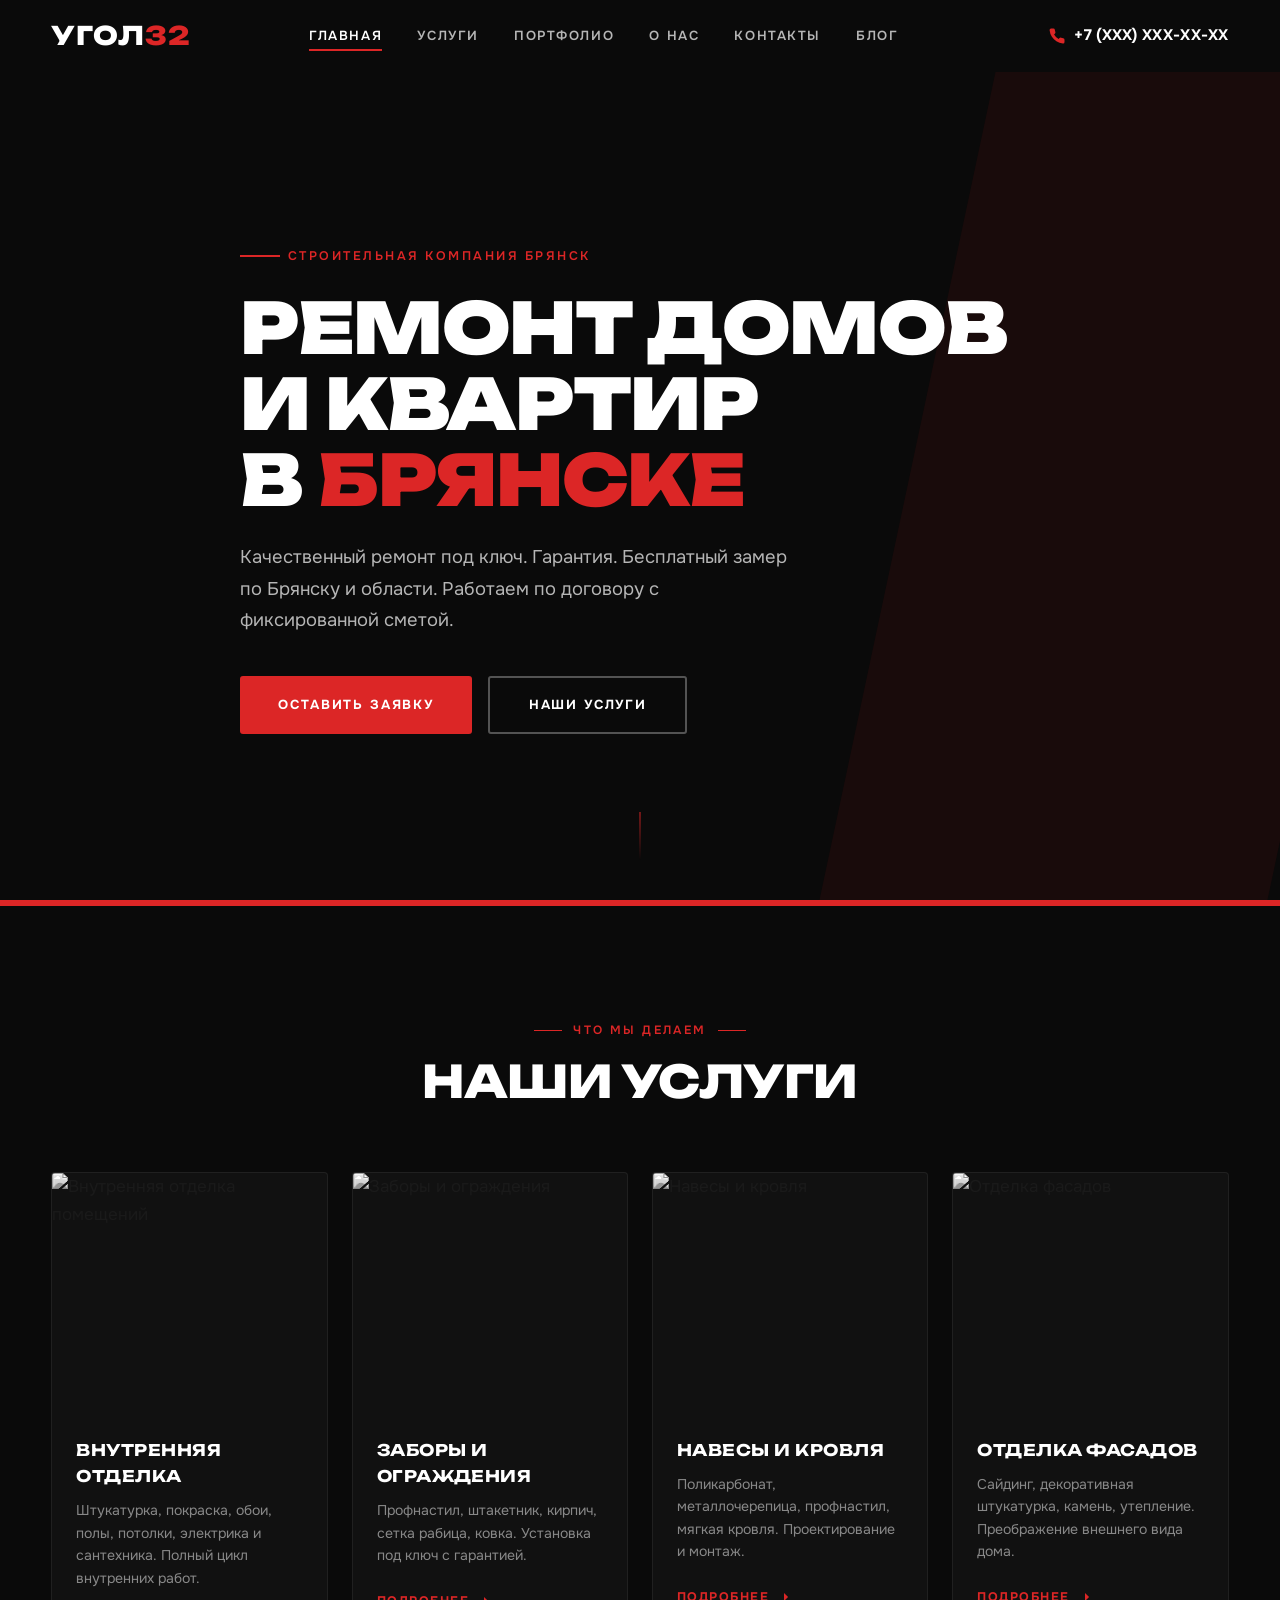
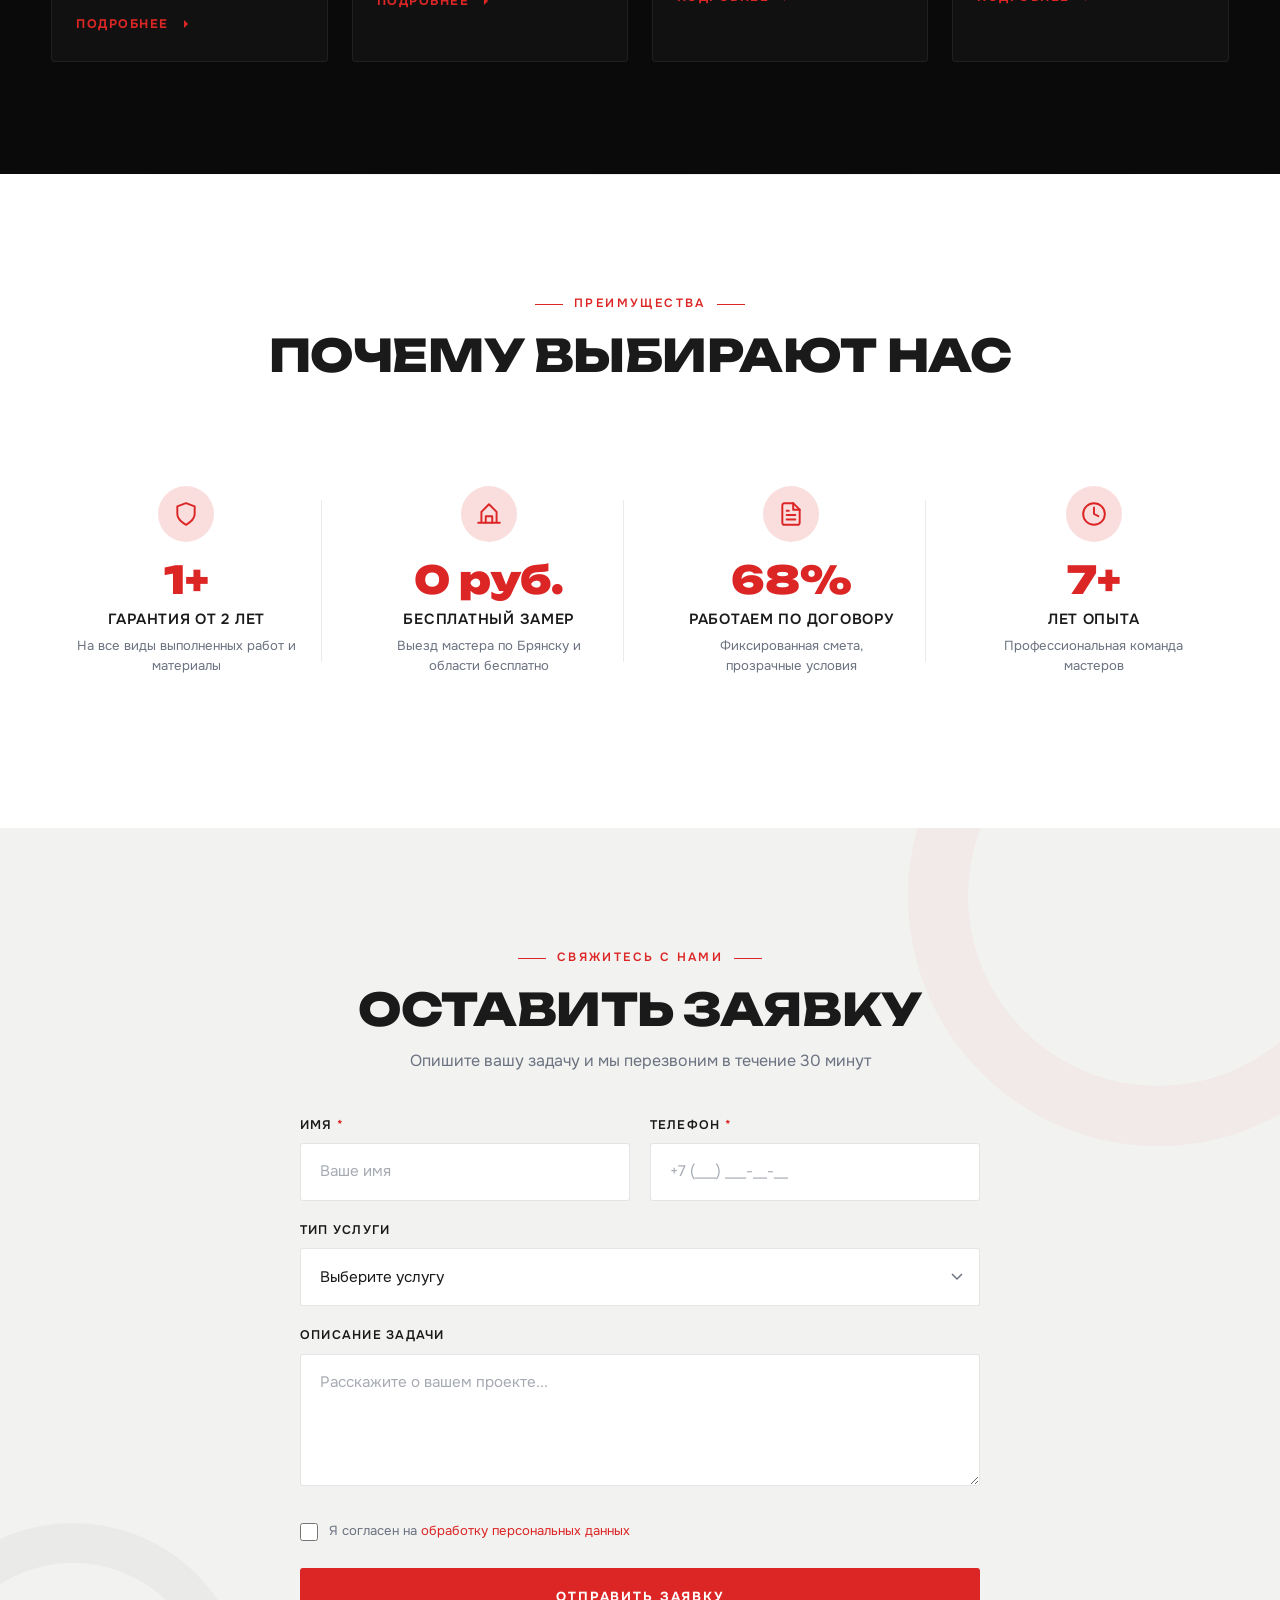
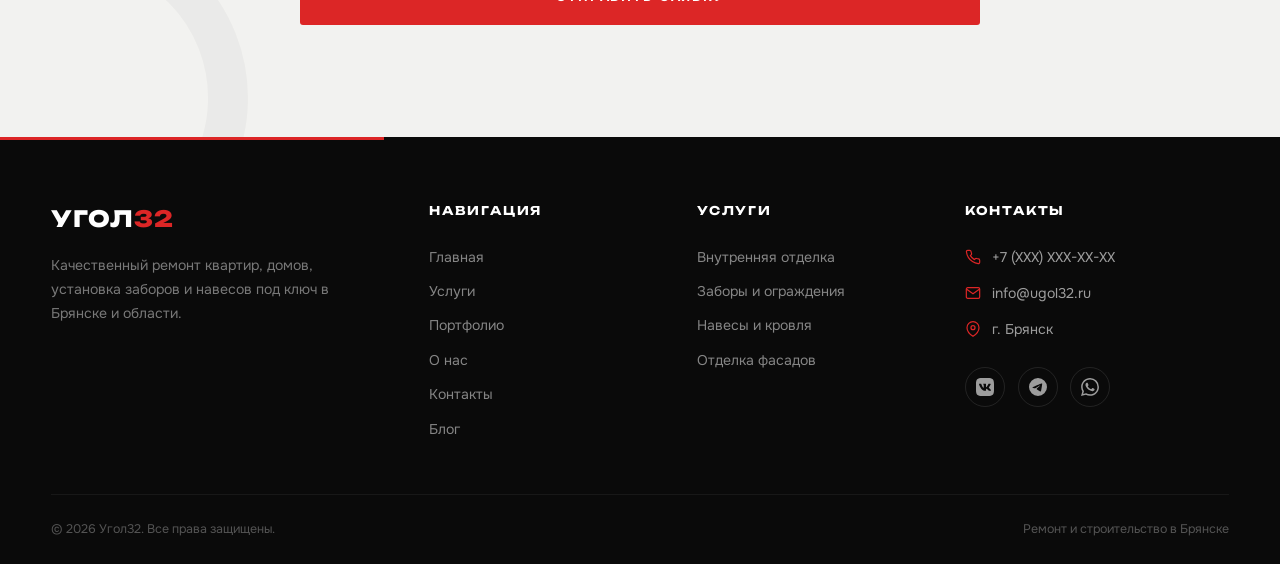
==== index.html @ 713999a4 "Initial commit: Ugol32 static website 6-page construction company site (HTML/CSS/JS). Pages: home, s" ====
<!DOCTYPE html>
<html lang="ru">
<head>
  <meta charset="UTF-8">
  <meta name="viewport" content="width=device-width, initial-scale=1.0">
  <title>Ремонт домов и квартир в Брянске | Угол32</title>
  <meta name="description" content="Угол32 — качественный ремонт квартир, домов, установка заборов и навесов под ключ в Брянске и области. Гарантия. Бесплатный замер.">
  <meta name="keywords" content="ремонт квартир Брянск, ремонт домов, заборы, навесы, фасады, отделка, Угол32">

  <!-- Open Graph -->
  <meta property="og:type" content="website">
  <meta property="og:title" content="Ремонт домов и квартир в Брянске | Угол32">
  <meta property="og:description" content="Качественный ремонт под ключ. Гарантия. Бесплатный замер по Брянску и области.">
  <meta property="og:url" content="https://ugol32.ru">
  <meta property="og:locale" content="ru_RU">

  <!-- Fonts -->
  <link rel="preconnect" href="https://fonts.googleapis.com">
  <link rel="preconnect" href="https://fonts.gstatic.com" crossorigin>
  <link href="https://fonts.googleapis.com/css2?family=Onest:wght@400;500;600;700&family=Unbounded:wght@700;800;900&display=swap" rel="stylesheet">

  <!-- Styles -->
  <link rel="stylesheet" href="css/style.css">
</head>
<body>

  <!-- ========== HEADER ========== -->
  <header class="site-header">
    <div class="container header-inner">
      <a href="index.html" class="logo">УГОЛ<span>32</span></a>

      <nav class="nav-links" aria-label="Основная навигация">
        <a href="index.html" class="active">Главная</a>
        <a href="uslugi.html">Услуги</a>
        <a href="portfolio.html">Портфолио</a>
        <a href="about.html">О нас</a>
        <a href="contacts.html">Контакты</a>
        <a href="blog.html">Блог</a>
      </nav>

      <a href="tel:+7XXXXXXXXXX" class="header-phone" aria-label="Позвонить">
        <svg viewBox="0 0 24 24"><path d="M22 16.92v3a2 2 0 01-2.18 2 19.79 19.79 0 01-8.63-3.07 19.5 19.5 0 01-6-6 19.79 19.79 0 01-3.07-8.67A2 2 0 014.11 2h3a2 2 0 012 1.72c.127.96.361 1.903.7 2.81a2 2 0 01-.45 2.11L8.09 9.91a16 16 0 006 6l1.27-1.27a2 2 0 012.11-.45c.907.339 1.85.573 2.81.7A2 2 0 0122 16.92z"/></svg>
        +7 (XXX) XXX-XX-XX
      </a>

      <button class="burger" aria-label="Меню" aria-expanded="false">
        <span></span><span></span><span></span>
      </button>
    </div>
  </header>

  <!-- Mobile Nav -->
  <div class="mobile-overlay" aria-hidden="true"></div>
  <nav class="mobile-nav" aria-label="Мобильная навигация">
    <a href="index.html">Главная</a>
    <a href="uslugi.html">Услуги</a>
    <a href="portfolio.html">Портфолио</a>
    <a href="about.html">О нас</a>
    <a href="contacts.html">Контакты</a>
    <a href="blog.html">Блог</a>
    <a href="tel:+7XXXXXXXXXX" class="mobile-phone">
      <svg width="20" height="20" viewBox="0 0 24 24" fill="none" stroke="currentColor" stroke-width="2"><path d="M22 16.92v3a2 2 0 01-2.18 2 19.79 19.79 0 01-8.63-3.07 19.5 19.5 0 01-6-6 19.79 19.79 0 01-3.07-8.67A2 2 0 014.11 2h3a2 2 0 012 1.72c.127.96.361 1.903.7 2.81a2 2 0 01-.45 2.11L8.09 9.91a16 16 0 006 6l1.27-1.27a2 2 0 012.11-.45c.907.339 1.85.573 2.81.7A2 2 0 0122 16.92z"/></svg>
      +7 (XXX) XXX-XX-XX
    </a>
  </nav>

  <main>

    <!-- ========== HERO ========== -->
    <section class="hero" id="hero">
      <div class="hero-bg" aria-hidden="true"></div>
      <div class="hero-overlay" aria-hidden="true"></div>
      <div class="hero-slash" aria-hidden="true"></div>

      <div class="container hero-content">
        <div class="hero-tag">Строительная компания Брянск</div>
        <h1>Ремонт домов<br>и квартир<br>в <em>Брянске</em></h1>
        <p class="hero-sub">Качественный ремонт под ключ. Гарантия. Бесплатный замер по Брянску и области. Работаем по договору с фиксированной сметой.</p>
        <div class="hero-actions">
          <a href="#form" class="btn btn-primary">Оставить заявку</a>
          <a href="uslugi.html" class="btn btn-outline">Наши услуги</a>
        </div>
      </div>

      <div class="hero-scroll" aria-hidden="true">
        <div class="hero-scroll-line"></div>
      </div>
    </section>

    <!-- ========== SERVICES ========== -->
    <section class="services" id="services">
      <div class="container">
        <div class="section-header reveal">
          <div class="section-tag">Что мы делаем</div>
          <h2 class="section-title section-title--light">Наши услуги</h2>
        </div>

        <div class="services-grid">

          <article class="service-card reveal reveal-delay-1">
            <div class="service-card-img">
              <img src="https://images.unsplash.com/photo-1581858726788-75bc0f6a952d?w=600&h=400&fit=crop&q=80" alt="Внутренняя отделка помещений" loading="lazy">
            </div>
            <div class="service-card-body">
              <h3 class="service-card-title">Внутренняя отделка</h3>
              <p class="service-card-desc">Штукатурка, покраска, обои, полы, потолки, электрика и сантехника. Полный цикл внутренних работ.</p>
              <a href="uslugi.html" class="service-card-link">
                Подробнее
                <svg viewBox="0 0 24 24"><path d="M5 12h14M12 5l7 7-7 7"/></svg>
              </a>
            </div>
          </article>

          <article class="service-card reveal reveal-delay-2">
            <div class="service-card-img">
              <img src="https://images.unsplash.com/photo-1619322704995-5215d5f47a75?w=600&h=400&fit=crop&q=80" alt="Заборы и ограждения" loading="lazy">
            </div>
            <div class="service-card-body">
              <h3 class="service-card-title">Заборы и ограждения</h3>
              <p class="service-card-desc">Профнастил, штакетник, кирпич, сетка рабица, ковка. Установка под ключ с гарантией.</p>
              <a href="uslugi.html" class="service-card-link">
                Подробнее
                <svg viewBox="0 0 24 24"><path d="M5 12h14M12 5l7 7-7 7"/></svg>
              </a>
            </div>
          </article>

          <article class="service-card reveal reveal-delay-3">
            <div class="service-card-img">
              <img src="https://images.unsplash.com/photo-1632759145351-1d592919f522?w=600&h=400&fit=crop&q=80" alt="Навесы и кровля" loading="lazy">
            </div>
            <div class="service-card-body">
              <h3 class="service-card-title">Навесы и кровля</h3>
              <p class="service-card-desc">Поликарбонат, металлочерепица, профнастил, мягкая кровля. Проектирование и монтаж.</p>
              <a href="uslugi.html" class="service-card-link">
                Подробнее
                <svg viewBox="0 0 24 24"><path d="M5 12h14M12 5l7 7-7 7"/></svg>
              </a>
            </div>
          </article>

          <article class="service-card reveal reveal-delay-4">
            <div class="service-card-img">
              <img src="https://images.unsplash.com/photo-1600047509807-ba8f99d2cdde?w=600&h=400&fit=crop&q=80" alt="Отделка фасадов" loading="lazy">
            </div>
            <div class="service-card-body">
              <h3 class="service-card-title">Отделка фасадов</h3>
              <p class="service-card-desc">Сайдинг, декоративная штукатурка, камень, утепление. Преображение внешнего вида дома.</p>
              <a href="uslugi.html" class="service-card-link">
                Подробнее
                <svg viewBox="0 0 24 24"><path d="M5 12h14M12 5l7 7-7 7"/></svg>
              </a>
            </div>
          </article>

        </div>
      </div>
    </section>

    <!-- ========== WHY US ========== -->
    <section class="why-us" id="why-us">
      <div class="container">
        <div class="section-header reveal">
          <div class="section-tag">Преимущества</div>
          <h2 class="section-title section-title--dark">Почему выбирают нас</h2>
        </div>

        <div class="advantages-grid">

          <div class="advantage-item reveal reveal-delay-1">
            <div class="advantage-icon">
              <svg viewBox="0 0 24 24"><path d="M12 22s8-4 8-10V5l-8-3-8 3v7c0 6 8 10 8 10z"/></svg>
            </div>
            <div class="advantage-number" data-count="2" data-suffix="+">0</div>
            <div>
              <div class="advantage-label">Гарантия от 2 лет</div>
              <div class="advantage-desc">На все виды выполненных работ и материалы</div>
            </div>
          </div>

          <div class="advantage-item reveal reveal-delay-2">
            <div class="advantage-icon">
              <svg viewBox="0 0 24 24"><path d="M2 20h20M5 20V10l7-7 7 7v10"/><path d="M9 20v-6h6v6"/></svg>
            </div>
            <div class="advantage-number" data-count="0" data-suffix=" руб.">0</div>
            <div>
              <div class="advantage-label">Бесплатный замер</div>
              <div class="advantage-desc">Выезд мастера по Брянску и области бесплатно</div>
            </div>
          </div>

          <div class="advantage-item reveal reveal-delay-3">
            <div class="advantage-icon">
              <svg viewBox="0 0 24 24"><path d="M14 2H6a2 2 0 00-2 2v16a2 2 0 002 2h12a2 2 0 002-2V8z"/><path d="M14 2v6h6"/><path d="M16 13H8M16 17H8M10 9H8"/></svg>
            </div>
            <div class="advantage-number" data-count="100" data-suffix="%">0</div>
            <div>
              <div class="advantage-label">Работаем по договору</div>
              <div class="advantage-desc">Фиксированная смета, прозрачные условия</div>
            </div>
          </div>

          <div class="advantage-item reveal reveal-delay-4">
            <div class="advantage-icon">
              <svg viewBox="0 0 24 24"><circle cx="12" cy="12" r="10"/><path d="M12 6v6l4 2"/></svg>
            </div>
            <div class="advantage-number" data-count="10" data-suffix="+">0</div>
            <div>
              <div class="advantage-label">Лет опыта</div>
              <div class="advantage-desc">Профессиональная команда мастеров</div>
            </div>
          </div>

        </div>
      </div>
    </section>

    <!-- ========== FORM ========== -->
    <section class="form-section" id="form">
      <div class="container">
        <div class="form-wrapper">
          <div class="section-header reveal">
            <div class="section-tag">Свяжитесь с нами</div>
            <h2 class="section-title section-title--dark">Оставить заявку</h2>
            <p class="form-subtitle">Опишите вашу задачу и мы перезвоним в течение 30 минут</p>
          </div>

          <form class="contact-form reveal" novalidate>
            <div class="form-row">
              <div class="form-group">
                <label for="form-name">Имя <span class="required">*</span></label>
                <input type="text" id="form-name" name="name" class="form-control" placeholder="Ваше имя" required autocomplete="name">
              </div>
              <div class="form-group">
                <label for="form-phone">Телефон <span class="required">*</span></label>
                <input type="tel" id="form-phone" name="phone" class="form-control" placeholder="+7 (___) ___-__-__" required autocomplete="tel">
              </div>
            </div>

            <div class="form-group">
              <label for="form-service">Тип услуги</label>
              <select id="form-service" name="service" class="form-control">
                <option value="">Выберите услугу</option>
                <option value="Внутренняя отделка">Внутренняя отделка</option>
                <option value="Заборы и ограждения">Заборы и ограждения</option>
                <option value="Навесы и кровля">Навесы и кровля</option>
                <option value="Отделка фасадов">Отделка фасадов</option>
                <option value="Другое">Другое</option>
              </select>
            </div>

            <div class="form-group">
              <label for="form-message">Описание задачи</label>
              <textarea id="form-message" name="message" class="form-control" placeholder="Расскажите о вашем проекте..." rows="4"></textarea>
            </div>

            <div class="form-check">
              <input type="checkbox" id="form-consent" name="consent" required>
              <label for="form-consent">Я согласен на <a href="#">обработку персональных данных</a></label>
            </div>

            <button type="submit" class="btn btn-primary btn-submit">Отправить заявку</button>

            <div class="form-message" role="alert"></div>
          </form>
        </div>
      </div>
    </section>

  </main>

  <!-- ========== FOOTER ========== -->
  <footer class="site-footer">
    <div class="container">
      <div class="footer-grid">

        <div class="footer-brand">
          <a href="index.html" class="logo">УГОЛ<span>32</span></a>
          <p>Качественный ремонт квартир, домов, установка заборов и навесов под ключ в Брянске и области.</p>
        </div>

        <div>
          <div class="footer-heading">Навигация</div>
          <ul class="footer-links">
            <li><a href="index.html">Главная</a></li>
            <li><a href="uslugi.html">Услуги</a></li>
            <li><a href="portfolio.html">Портфолио</a></li>
            <li><a href="about.html">О нас</a></li>
            <li><a href="contacts.html">Контакты</a></li>
            <li><a href="blog.html">Блог</a></li>
          </ul>
        </div>

        <div>
          <div class="footer-heading">Услуги</div>
          <ul class="footer-links">
            <li><a href="uslugi.html">Внутренняя отделка</a></li>
            <li><a href="uslugi.html">Заборы и ограждения</a></li>
            <li><a href="uslugi.html">Навесы и кровля</a></li>
            <li><a href="uslugi.html">Отделка фасадов</a></li>
          </ul>
        </div>

        <div>
          <div class="footer-heading">Контакты</div>
          <ul class="footer-contacts">
            <li>
              <svg viewBox="0 0 24 24"><path d="M22 16.92v3a2 2 0 01-2.18 2 19.79 19.79 0 01-8.63-3.07 19.5 19.5 0 01-6-6 19.79 19.79 0 01-3.07-8.67A2 2 0 014.11 2h3a2 2 0 012 1.72c.127.96.361 1.903.7 2.81a2 2 0 01-.45 2.11L8.09 9.91a16 16 0 006 6l1.27-1.27a2 2 0 012.11-.45c.907.339 1.85.573 2.81.7A2 2 0 0122 16.92z"/></svg>
              <a href="tel:+7XXXXXXXXXX">+7 (XXX) XXX-XX-XX</a>
            </li>
            <li>
              <svg viewBox="0 0 24 24"><path d="M4 4h16c1.1 0 2 .9 2 2v12c0 1.1-.9 2-2 2H4c-1.1 0-2-.9-2-2V6c0-1.1.9-2 2-2z"/><path d="M22 6l-10 7L2 6"/></svg>
              <a href="mailto:info@ugol32.ru">info@ugol32.ru</a>
            </li>
            <li>
              <svg viewBox="0 0 24 24"><path d="M21 10c0 7-9 13-9 13s-9-6-9-13a9 9 0 0118 0z"/><circle cx="12" cy="10" r="3"/></svg>
              <span>г. Брянск</span>
            </li>
          </ul>
          <div class="footer-socials">
            <a href="#" aria-label="VK">
              <svg viewBox="0 0 24 24"><path d="M15.684 0H8.316C1.592 0 0 1.592 0 8.316v7.368C0 22.408 1.592 24 8.316 24h7.368C22.408 24 24 22.408 24 15.684V8.316C24 1.592 22.408 0 15.684 0zm3.692 17.123h-1.744c-.66 0-.862-.525-2.049-1.714-1.033-1.01-1.49-1.135-1.744-1.135-.356 0-.458.102-.458.593v1.575c0 .424-.135.678-1.253.678-1.846 0-3.896-1.12-5.339-3.202-2.17-3.048-2.763-5.339-2.763-5.812 0-.254.102-.491.593-.491h1.744c.44 0 .61.203.78.678.847 2.475 2.27 4.644 2.856 4.644.22 0 .322-.102.322-.66V9.721c-.068-1.186-.695-1.287-.695-1.71 0-.204.17-.407.44-.407h2.744c.373 0 .508.203.508.643v3.473c0 .372.17.508.271.508.22 0 .407-.136.813-.542 1.254-1.406 2.15-3.574 2.15-3.574.119-.254.322-.491.762-.491h1.744c.525 0 .644.27.525.643-.22 1.017-2.354 4.031-2.354 4.031-.186.305-.254.44 0 .78.186.254.796.78 1.203 1.253.745.847 1.32 1.558 1.473 2.049.17.474-.085.72-.576.72z"/></svg>
            </a>
            <a href="#" aria-label="Telegram">
              <svg viewBox="0 0 24 24"><path d="M11.944 0A12 12 0 000 12a12 12 0 0012 12 12 12 0 0012-12A12 12 0 0012 0a12 12 0 00-.056 0zm4.962 7.224c.1-.002.321.023.465.14a.506.506 0 01.171.325c.016.093.036.306.02.472-.18 1.898-.962 6.502-1.36 8.627-.168.9-.499 1.201-.82 1.23-.696.065-1.225-.46-1.9-.902-1.056-.693-1.653-1.124-2.678-1.8-1.185-.78-.417-1.21.258-1.91.177-.184 3.247-2.977 3.307-3.23.007-.032.014-.15-.056-.212s-.174-.041-.249-.024c-.106.024-1.793 1.14-5.061 3.345-.479.33-.913.49-1.302.48-.428-.008-1.252-.241-1.865-.44-.752-.245-1.349-.374-1.297-.789.027-.216.325-.437.893-.663 3.498-1.524 5.83-2.529 6.998-3.014 3.332-1.386 4.025-1.627 4.476-1.635z"/></svg>
            </a>
            <a href="#" aria-label="WhatsApp">
              <svg viewBox="0 0 24 24"><path d="M17.472 14.382c-.297-.149-1.758-.867-2.03-.967-.273-.099-.471-.148-.67.15-.197.297-.767.966-.94 1.164-.173.199-.347.223-.644.075-.297-.15-1.255-.463-2.39-1.475-.883-.788-1.48-1.761-1.653-2.059-.173-.297-.018-.458.13-.606.134-.133.298-.347.446-.52.149-.174.198-.298.298-.497.099-.198.05-.371-.025-.52-.075-.149-.669-1.612-.916-2.207-.242-.579-.487-.5-.669-.51-.173-.008-.371-.01-.57-.01-.198 0-.52.074-.792.372-.272.297-1.04 1.016-1.04 2.479 0 1.462 1.065 2.875 1.213 3.074.149.198 2.096 3.2 5.077 4.487.709.306 1.262.489 1.694.625.712.227 1.36.195 1.871.118.571-.085 1.758-.719 2.006-1.413.248-.694.248-1.289.173-1.413-.074-.124-.272-.198-.57-.347m-5.421 7.403h-.004a9.87 9.87 0 01-5.031-1.378l-.361-.214-3.741.982.998-3.648-.235-.374a9.86 9.86 0 01-1.51-5.26c.001-5.45 4.436-9.884 9.888-9.884 2.64 0 5.122 1.03 6.988 2.898a9.825 9.825 0 012.893 6.994c-.003 5.45-4.437 9.884-9.885 9.884m8.413-18.297A11.815 11.815 0 0012.05 0C5.495 0 .16 5.335.157 11.892c0 2.096.547 4.142 1.588 5.945L.057 24l6.305-1.654a11.882 11.882 0 005.683 1.448h.005c6.554 0 11.89-5.335 11.893-11.893a11.821 11.821 0 00-3.48-8.413z"/></svg>
            </a>
          </div>
        </div>

      </div>

      <div class="footer-bottom">
        <span>&copy; 2026 Угол32. Все права защищены.</span>
        <span>Ремонт и строительство в Брянске</span>
      </div>
    </div>
  </footer>

  <!-- Mobile sticky call button -->
  <a href="tel:+7XXXXXXXXXX" class="mobile-call-btn" aria-label="Позвонить">
    <svg viewBox="0 0 24 24"><path d="M22 16.92v3a2 2 0 01-2.18 2 19.79 19.79 0 01-8.63-3.07 19.5 19.5 0 01-6-6 19.79 19.79 0 01-3.07-8.67A2 2 0 014.11 2h3a2 2 0 012 1.72c.127.96.361 1.903.7 2.81a2 2 0 01-.45 2.11L8.09 9.91a16 16 0 006 6l1.27-1.27a2 2 0 012.11-.45c.907.339 1.85.573 2.81.7A2 2 0 0122 16.92z"/></svg>
    Позвонить
  </a>

  <!-- Scripts -->
  <script src="js/main.js"></script>
  <script src="js/form.js"></script>
</body>
</html>
---- css/style.css ----
/* ============================================
   УГОЛ32 — Constructivist Brutalism
   Black / White / Red — Raw precision
   ============================================ */

/* --- Reset & Base --- */
*, *::before, *::after { margin: 0; padding: 0; box-sizing: border-box; }
html { scroll-behavior: smooth; -webkit-text-size-adjust: 100%; }
body { font-family: 'Onest', sans-serif; font-size: 17px; line-height: 1.65; color: var(--text); background: var(--bg); overflow-x: hidden; -webkit-font-smoothing: antialiased; }
img { max-width: 100%; display: block; }
a { text-decoration: none; color: inherit; transition: color 0.25s; }
ul, ol { list-style: none; }
button, input, select, textarea { font: inherit; border: none; outline: none; background: none; }
button { cursor: pointer; }

/* --- Custom Properties --- */
:root {
  --bg: #FFFFFF;
  --bg-alt: #F2F2F0;
  --surface: #0A0A0A;
  --text: #1A1A1A;
  --text-muted: #6B7280;
  --text-inv: #FFFFFF;
  --accent: #DC2626;
  --accent-hover: #B91C1C;
  --accent-glow: rgba(220, 38, 38, 0.15);
  --font-display: 'Unbounded', sans-serif;
  --font-body: 'Onest', sans-serif;
  --ease: cubic-bezier(0.22, 1, 0.36, 1);
  --header-h: 72px;
}

/* --- Utility --- */
.container {
  width: min(1280px, 92%);
  margin: 0 auto;
}

.sr-only {
  position: absolute; width: 1px; height: 1px;
  padding: 0; margin: -1px; overflow: hidden;
  clip: rect(0,0,0,0); white-space: nowrap; border: 0;
}

/* --- Scroll Reveal --- */
.reveal {
  opacity: 0;
  transform: translateY(40px);
  transition: opacity 0.8s var(--ease), transform 0.8s var(--ease);
}
.reveal.visible {
  opacity: 1;
  transform: translateY(0);
}
.reveal-delay-1 { transition-delay: 0.1s; }
.reveal-delay-2 { transition-delay: 0.2s; }
.reveal-delay-3 { transition-delay: 0.3s; }
.reveal-delay-4 { transition-delay: 0.4s; }

/* ============================================
   HEADER
   ============================================ */
.site-header {
  position: fixed;
  top: 0; left: 0; right: 0;
  z-index: 1000;
  background: var(--surface);
  height: var(--header-h);
  transition: background 0.35s, box-shadow 0.35s;
}
.site-header.scrolled {
  box-shadow: 0 2px 24px rgba(0,0,0,0.4);
}
.header-inner {
  display: flex;
  align-items: center;
  justify-content: space-between;
  height: 100%;
}

/* Logo */
.logo {
  font-family: var(--font-display);
  font-size: 1.6rem;
  font-weight: 800;
  color: var(--text-inv);
  letter-spacing: 0.04em;
  position: relative;
}
.logo span {
  color: var(--accent);
}

/* Navigation */
.nav-links {
  display: flex;
  align-items: center;
  gap: 2.2rem;
}
.nav-links a {
  font-family: var(--font-body);
  font-size: 0.82rem;
  font-weight: 600;
  color: rgba(255,255,255,0.7);
  text-transform: uppercase;
  letter-spacing: 0.12em;
  position: relative;
  padding: 4px 0;
}
.nav-links a::after {
  content: '';
  position: absolute;
  bottom: 0; left: 0;
  width: 0; height: 2px;
  background: var(--accent);
  transition: width 0.3s var(--ease);
}
.nav-links a:hover,
.nav-links a.active {
  color: var(--text-inv);
}
.nav-links a:hover::after,
.nav-links a.active::after {
  width: 100%;
}

/* Header Phone */
.header-phone {
  display: flex;
  align-items: center;
  gap: 0.5rem;
  color: var(--text-inv);
  font-weight: 700;
  font-size: 0.95rem;
  letter-spacing: 0.02em;
  margin-left: 2rem;
}
.header-phone svg {
  width: 18px; height: 18px;
  fill: var(--accent);
}
.header-phone:hover {
  color: var(--accent);
}

/* Burger */
.burger {
  display: none;
  flex-direction: column;
  justify-content: center;
  gap: 6px;
  width: 32px;
  height: 32px;
  z-index: 1100;
}
.burger span {
  display: block;
  width: 100%; height: 2px;
  background: var(--text-inv);
  transition: transform 0.35s var(--ease), opacity 0.25s;
  transform-origin: center;
}
.burger.open span:nth-child(1) {
  transform: translateY(8px) rotate(45deg);
  background: var(--accent);
}
.burger.open span:nth-child(2) {
  opacity: 0;
}
.burger.open span:nth-child(3) {
  transform: translateY(-8px) rotate(-45deg);
  background: var(--accent);
}

/* Mobile Nav */
.mobile-nav {
  position: fixed;
  top: 0; right: -100%;
  width: min(380px, 85vw);
  height: 100vh;
  background: var(--surface);
  z-index: 1050;
  padding: calc(var(--header-h) + 2rem) 2rem 2rem;
  transition: right 0.45s var(--ease);
  display: flex;
  flex-direction: column;
  gap: 0;
}
.mobile-nav.open {
  right: 0;
}
.mobile-nav a {
  display: block;
  font-family: var(--font-display);
  font-size: 1.3rem;
  font-weight: 700;
  color: var(--text-inv);
  padding: 1rem 0;
  border-bottom: 1px solid rgba(255,255,255,0.08);
  text-transform: uppercase;
  letter-spacing: 0.06em;
}
.mobile-nav a:hover {
  color: var(--accent);
  padding-left: 12px;
  transition: all 0.3s var(--ease);
}
.mobile-nav .mobile-phone {
  margin-top: auto;
  display: flex;
  align-items: center;
  gap: 0.6rem;
  font-size: 1.1rem;
  font-weight: 700;
  color: var(--accent);
  padding: 1.2rem 0;
}
.mobile-overlay {
  position: fixed;
  inset: 0;
  background: rgba(0,0,0,0.6);
  z-index: 1040;
  opacity: 0;
  pointer-events: none;
  transition: opacity 0.4s;
}
.mobile-overlay.open {
  opacity: 1;
  pointer-events: all;
}

/* ============================================
   HERO
   ============================================ */
.hero {
  position: relative;
  min-height: 100vh;
  display: flex;
  align-items: center;
  overflow: hidden;
  background: var(--surface);
}
.hero-bg {
  position: absolute;
  inset: 0;
  background: url('https://images.unsplash.com/photo-1504307651254-35680f356dfd?w=1920&q=80') center/cover no-repeat;
  filter: grayscale(40%);
  transform: scale(1.05);
  transition: transform 8s linear;
}
.hero:hover .hero-bg {
  transform: scale(1.0);
}
.hero-overlay {
  position: absolute;
  inset: 0;
  background:
    linear-gradient(135deg, rgba(10,10,10,0.85) 0%, rgba(10,10,10,0.5) 50%, rgba(10,10,10,0.75) 100%);
}
/* Diagonal red accent slash */
.hero-slash {
  position: absolute;
  top: -10%; right: -5%;
  width: 35%;
  height: 140%;
  background: var(--accent);
  opacity: 0.07;
  transform: skewX(-12deg);
  pointer-events: none;
}

.hero-content {
  position: relative;
  z-index: 2;
  padding: calc(var(--header-h) + 4rem) 0 4rem;
  max-width: 800px;
}
.hero-tag {
  display: inline-flex;
  align-items: center;
  gap: 0.5rem;
  font-family: var(--font-body);
  font-size: 0.78rem;
  font-weight: 600;
  color: var(--accent);
  text-transform: uppercase;
  letter-spacing: 0.2em;
  margin-bottom: 1.5rem;
  opacity: 0;
  animation: fadeSlideUp 0.8s 0.3s var(--ease) forwards;
}
.hero-tag::before {
  content: '';
  width: 40px; height: 2px;
  background: var(--accent);
}
.hero h1 {
  font-family: var(--font-display);
  font-size: clamp(2.4rem, 5.5vw, 4.5rem);
  font-weight: 900;
  color: var(--text-inv);
  line-height: 1.08;
  letter-spacing: -0.02em;
  text-transform: uppercase;
  margin-bottom: 1.5rem;
  opacity: 0;
  animation: fadeSlideUp 0.9s 0.5s var(--ease) forwards;
}
.hero h1 em {
  font-style: normal;
  color: var(--accent);
}
.hero-sub {
  font-size: 1.15rem;
  color: rgba(255,255,255,0.7);
  max-width: 560px;
  line-height: 1.7;
  margin-bottom: 2.5rem;
  opacity: 0;
  animation: fadeSlideUp 0.9s 0.7s var(--ease) forwards;
}
.hero-actions {
  display: flex;
  gap: 1rem;
  flex-wrap: wrap;
  opacity: 0;
  animation: fadeSlideUp 0.9s 0.9s var(--ease) forwards;
}

/* Buttons */
.btn {
  display: inline-flex;
  align-items: center;
  justify-content: center;
  gap: 0.5rem;
  font-family: var(--font-body);
  font-size: 0.82rem;
  font-weight: 700;
  text-transform: uppercase;
  letter-spacing: 0.14em;
  padding: 1rem 2.4rem;
  border-radius: 3px;
  transition: all 0.3s var(--ease);
  position: relative;
  overflow: hidden;
}
.btn-primary {
  background: var(--accent);
  color: var(--text-inv);
}
.btn-primary:hover {
  background: var(--accent-hover);
  transform: translateY(-2px);
  box-shadow: 0 8px 32px rgba(220,38,38,0.35);
}
.btn-outline {
  border: 2px solid rgba(255,255,255,0.3);
  color: var(--text-inv);
}
.btn-outline:hover {
  border-color: var(--text-inv);
  background: rgba(255,255,255,0.05);
}

/* Hero scroll indicator */
.hero-scroll {
  position: absolute;
  bottom: 2.5rem;
  left: 50%;
  transform: translateX(-50%);
  z-index: 2;
  display: flex;
  flex-direction: column;
  align-items: center;
  gap: 0.6rem;
  color: rgba(255,255,255,0.4);
  font-size: 0.7rem;
  text-transform: uppercase;
  letter-spacing: 0.15em;
}
.hero-scroll-line {
  width: 1px; height: 48px;
  background: linear-gradient(to bottom, var(--accent), transparent);
  animation: scrollPulse 2s infinite;
}

@keyframes fadeSlideUp {
  from { opacity: 0; transform: translateY(30px); }
  to { opacity: 1; transform: translateY(0); }
}
@keyframes scrollPulse {
  0%, 100% { opacity: 0.3; transform: scaleY(1); }
  50% { opacity: 1; transform: scaleY(1.2); }
}

/* ============================================
   SERVICES SECTION
   ============================================ */
.services {
  background: var(--surface);
  padding: 7rem 0;
  position: relative;
}
/* Constructivist diagonal accent */
.services::before {
  content: '';
  position: absolute;
  top: 0; left: 0;
  width: 100%; height: 6px;
  background: var(--accent);
}

.section-header {
  text-align: center;
  margin-bottom: 4rem;
}
.section-tag {
  display: inline-flex;
  align-items: center;
  gap: 0.7rem;
  font-size: 0.75rem;
  font-weight: 600;
  color: var(--accent);
  text-transform: uppercase;
  letter-spacing: 0.2em;
  margin-bottom: 1rem;
}
.section-tag::before,
.section-tag::after {
  content: '';
  width: 28px; height: 1px;
  background: var(--accent);
}
.section-title {
  font-family: var(--font-display);
  font-size: clamp(1.8rem, 3.5vw, 2.8rem);
  font-weight: 800;
  text-transform: uppercase;
  letter-spacing: -0.01em;
  line-height: 1.15;
}
.section-title--light {
  color: var(--text-inv);
}
.section-title--dark {
  color: var(--text);
}

.services-grid {
  display: grid;
  grid-template-columns: repeat(4, 1fr);
  gap: 1.5rem;
}

.service-card {
  position: relative;
  border-radius: 4px;
  overflow: hidden;
  background: rgba(255,255,255,0.03);
  border: 1px solid rgba(255,255,255,0.06);
  transition: transform 0.5s var(--ease), box-shadow 0.5s var(--ease);
}
.service-card:hover {
  transform: translateY(-8px);
  box-shadow: 0 20px 60px rgba(0,0,0,0.4);
}
.service-card-img {
  position: relative;
  height: 240px;
  overflow: hidden;
}
.service-card-img img {
  width: 100%; height: 100%;
  object-fit: cover;
  filter: grayscale(100%);
  transition: filter 0.6s var(--ease), transform 0.6s var(--ease);
}
.service-card:hover .service-card-img img {
  filter: grayscale(0%);
  transform: scale(1.08);
}
/* Red line accent on card */
.service-card-img::after {
  content: '';
  position: absolute;
  bottom: 0; left: 0;
  width: 0; height: 3px;
  background: var(--accent);
  transition: width 0.5s var(--ease);
}
.service-card:hover .service-card-img::after {
  width: 100%;
}
.service-card-body {
  padding: 1.5rem;
}
.service-card-title {
  font-family: var(--font-display);
  font-size: 1rem;
  font-weight: 700;
  color: var(--text-inv);
  text-transform: uppercase;
  letter-spacing: 0.03em;
  margin-bottom: 0.6rem;
}
.service-card-desc {
  font-size: 0.88rem;
  color: rgba(255,255,255,0.5);
  line-height: 1.6;
  margin-bottom: 1.2rem;
}
.service-card-link {
  font-size: 0.78rem;
  font-weight: 700;
  color: var(--accent);
  text-transform: uppercase;
  letter-spacing: 0.12em;
  display: inline-flex;
  align-items: center;
  gap: 0.5rem;
  transition: gap 0.3s var(--ease);
}
.service-card-link:hover {
  gap: 0.8rem;
}
.service-card-link svg {
  width: 14px; height: 14px;
  fill: currentColor;
  transition: transform 0.3s var(--ease);
}
.service-card:hover .service-card-link svg {
  transform: translateX(3px);
}

/* ============================================
   WHY US SECTION
   ============================================ */
.why-us {
  padding: 7rem 0;
  background: var(--bg);
  position: relative;
}
.why-us::before {
  content: '';
  position: absolute;
  top: 0; left: 0;
  width: 100%; height: 1px;
  background: linear-gradient(90deg, transparent, rgba(0,0,0,0.08), transparent);
}

.advantages-grid {
  display: grid;
  grid-template-columns: repeat(4, 1fr);
  gap: 2rem;
}

.advantage-item {
  text-align: center;
  padding: 2.5rem 1.5rem;
  position: relative;
  transition: transform 0.4s var(--ease);
}
.advantage-item:hover {
  transform: translateY(-4px);
}
/* Vertical separator between items */
.advantage-item:not(:last-child)::after {
  content: '';
  position: absolute;
  top: 20%; right: 0;
  width: 1px; height: 60%;
  background: rgba(0,0,0,0.08);
}
.advantage-icon {
  width: 56px; height: 56px;
  margin: 0 auto 1.2rem;
  display: flex;
  align-items: center;
  justify-content: center;
  background: var(--accent-glow);
  border-radius: 50%;
}
.advantage-icon svg {
  width: 26px; height: 26px;
  stroke: var(--accent);
  fill: none;
  stroke-width: 1.8;
  stroke-linecap: round;
  stroke-linejoin: round;
}
.advantage-number {
  font-family: var(--font-display);
  font-size: 2.4rem;
  font-weight: 900;
  color: var(--accent);
  line-height: 1;
  margin-bottom: 0.5rem;
}
.advantage-label {
  font-size: 0.92rem;
  font-weight: 600;
  color: var(--text);
  text-transform: uppercase;
  letter-spacing: 0.05em;
  margin-bottom: 0.3rem;
}
.advantage-desc {
  font-size: 0.82rem;
  color: var(--text-muted);
  line-height: 1.5;
}

/* ============================================
   FORM SECTION
   ============================================ */
.form-section {
  padding: 7rem 0;
  background: var(--bg-alt);
  position: relative;
  overflow: hidden;
}
/* Background geometric accent */
.form-section::before {
  content: '';
  position: absolute;
  top: -20%; right: -10%;
  width: 500px; height: 500px;
  border: 60px solid rgba(220,38,38,0.04);
  border-radius: 50%;
  pointer-events: none;
}
.form-section::after {
  content: '';
  position: absolute;
  bottom: -15%; left: -8%;
  width: 350px; height: 350px;
  border: 40px solid rgba(10,10,10,0.03);
  border-radius: 50%;
  pointer-events: none;
}

.form-wrapper {
  max-width: 680px;
  margin: 0 auto;
  position: relative;
  z-index: 1;
}

.form-wrapper .section-header {
  margin-bottom: 2.5rem;
}
.form-subtitle {
  font-size: 1rem;
  color: var(--text-muted);
  margin-top: 0.8rem;
}

.contact-form {
  display: grid;
  gap: 1.2rem;
}
.form-row {
  display: grid;
  grid-template-columns: 1fr 1fr;
  gap: 1.2rem;
}
.form-group {
  position: relative;
}
.form-group label {
  display: block;
  font-size: 0.78rem;
  font-weight: 600;
  color: var(--text);
  text-transform: uppercase;
  letter-spacing: 0.1em;
  margin-bottom: 0.5rem;
}
.form-group label .required {
  color: var(--accent);
}
.form-control {
  width: 100%;
  padding: 0.95rem 1.2rem;
  background: var(--bg);
  border: 1px solid rgba(0,0,0,0.1);
  border-radius: 3px;
  font-size: 0.95rem;
  color: var(--text);
  transition: border-color 0.3s, box-shadow 0.3s;
}
.form-control:focus {
  border-color: var(--accent);
  box-shadow: 0 0 0 3px var(--accent-glow);
}
.form-control::placeholder {
  color: var(--text-muted);
  opacity: 0.6;
}
select.form-control {
  appearance: none;
  cursor: pointer;
  background-image: url("data:image/svg+xml,%3Csvg xmlns='http://www.w3.org/2000/svg' width='12' height='8'%3E%3Cpath d='M1 1l5 5 5-5' stroke='%236B7280' fill='none' stroke-width='1.5'/%3E%3C/svg%3E");
  background-repeat: no-repeat;
  background-position: right 1rem center;
  padding-right: 2.5rem;
}
textarea.form-control {
  resize: vertical;
  min-height: 120px;
}
.form-check {
  display: flex;
  align-items: flex-start;
  gap: 0.7rem;
  margin-top: 0.4rem;
}
.form-check input[type="checkbox"] {
  width: 18px; height: 18px;
  margin-top: 2px;
  accent-color: var(--accent);
  cursor: pointer;
  flex-shrink: 0;
}
.form-check label {
  font-size: 0.82rem;
  color: var(--text-muted);
  line-height: 1.5;
  cursor: pointer;
  text-transform: none;
  letter-spacing: 0;
  font-weight: 400;
}
.form-check label a {
  color: var(--accent);
  border-bottom: 1px solid transparent;
}
.form-check label a:hover {
  border-bottom-color: var(--accent);
}
.btn-submit {
  width: 100%;
  padding: 1.1rem;
  margin-top: 0.5rem;
}

/* Form messages */
.form-message {
  display: none;
  padding: 1rem 1.2rem;
  border-radius: 3px;
  font-size: 0.9rem;
  font-weight: 500;
  margin-top: 0.5rem;
}
.form-message.success {
  display: block;
  background: rgba(22, 163, 74, 0.1);
  color: #16a34a;
  border: 1px solid rgba(22, 163, 74, 0.2);
}
.form-message.error {
  display: block;
  background: rgba(220, 38, 38, 0.1);
  color: var(--accent);
  border: 1px solid rgba(220, 38, 38, 0.2);
}

/* ============================================
   FOOTER
   ============================================ */
.site-footer {
  background: var(--surface);
  padding: 4rem 0 0;
  color: rgba(255,255,255,0.6);
  position: relative;
}
.site-footer::before {
  content: '';
  position: absolute;
  top: 0; left: 0;
  width: 100%; height: 3px;
  background: linear-gradient(90deg, var(--accent) 0%, var(--accent) 30%, transparent 30%);
}

.footer-grid {
  display: grid;
  grid-template-columns: 1.5fr 1fr 1fr 1.2fr;
  gap: 3rem;
  padding-bottom: 3rem;
  border-bottom: 1px solid rgba(255,255,255,0.06);
}

.footer-brand .logo {
  font-size: 1.4rem;
  margin-bottom: 1rem;
  display: inline-block;
}
.footer-brand p {
  font-size: 0.88rem;
  line-height: 1.7;
  color: rgba(255,255,255,0.45);
  max-width: 280px;
}

.footer-heading {
  font-family: var(--font-display);
  font-size: 0.75rem;
  font-weight: 700;
  color: var(--text-inv);
  text-transform: uppercase;
  letter-spacing: 0.15em;
  margin-bottom: 1.2rem;
}
.footer-links a {
  display: block;
  padding: 0.35rem 0;
  font-size: 0.88rem;
  color: rgba(255,255,255,0.5);
  transition: color 0.25s, padding-left 0.25s;
}
.footer-links a:hover {
  color: var(--accent);
  padding-left: 6px;
}

.footer-contacts li {
  display: flex;
  align-items: flex-start;
  gap: 0.7rem;
  padding: 0.4rem 0;
  font-size: 0.88rem;
}
.footer-contacts li svg {
  width: 16px; height: 16px;
  stroke: var(--accent);
  fill: none;
  stroke-width: 1.8;
  flex-shrink: 0;
  margin-top: 3px;
}
.footer-contacts a:hover {
  color: var(--accent);
}

.footer-socials {
  display: flex;
  gap: 0.8rem;
  margin-top: 1.2rem;
}
.footer-socials a {
  width: 40px; height: 40px;
  display: flex;
  align-items: center;
  justify-content: center;
  border: 1px solid rgba(255,255,255,0.1);
  border-radius: 50%;
  transition: border-color 0.3s, background 0.3s;
}
.footer-socials a:hover {
  border-color: var(--accent);
  background: rgba(220,38,38,0.1);
}
.footer-socials svg {
  width: 18px; height: 18px;
  fill: rgba(255,255,255,0.6);
  transition: fill 0.3s;
}
.footer-socials a:hover svg {
  fill: var(--accent);
}

.footer-bottom {
  padding: 1.5rem 0;
  display: flex;
  align-items: center;
  justify-content: space-between;
  font-size: 0.78rem;
  color: rgba(255,255,255,0.3);
}

/* ============================================
   MOBILE STICKY CALL
   ============================================ */
.mobile-call-btn {
  display: none;
  position: fixed;
  bottom: 0; left: 0; right: 0;
  z-index: 900;
  background: var(--accent);
  color: var(--text-inv);
  font-family: var(--font-body);
  font-size: 0.9rem;
  font-weight: 700;
  text-transform: uppercase;
  letter-spacing: 0.1em;
  padding: 1rem;
  text-align: center;
  gap: 0.5rem;
  align-items: center;
  justify-content: center;
}
.mobile-call-btn svg {
  width: 20px; height: 20px;
  fill: var(--text-inv);
}

/* ============================================
   RESPONSIVE
   ============================================ */

/* Tablet */
@media (max-width: 1024px) {
  .services-grid {
    grid-template-columns: repeat(2, 1fr);
  }
  .advantages-grid {
    grid-template-columns: repeat(2, 1fr);
  }
  .advantage-item:nth-child(2)::after {
    display: none;
  }
  .footer-grid {
    grid-template-columns: 1fr 1fr;
    gap: 2rem;
  }
}

/* Mobile */
@media (max-width: 768px) {
  :root {
    --header-h: 60px;
  }
  .nav-links,
  .header-phone {
    display: none;
  }
  .burger {
    display: flex;
  }
  .mobile-call-btn {
    display: flex;
  }
  body {
    padding-bottom: 52px; /* space for sticky call button */
  }

  .hero-content {
    padding: calc(var(--header-h) + 2rem) 0 6rem;
  }
  .hero h1 {
    font-size: clamp(1.8rem, 7vw, 2.6rem);
  }
  .hero-sub {
    font-size: 1rem;
  }
  .hero-scroll {
    bottom: 5rem;
  }

  .services,
  .why-us,
  .form-section {
    padding: 4rem 0;
  }
  .services-grid {
    grid-template-columns: 1fr;
    gap: 1.2rem;
  }
  .service-card-img {
    height: 200px;
  }
  .advantages-grid {
    grid-template-columns: 1fr;
    gap: 0;
  }
  .advantage-item::after {
    display: none !important;
  }
  .advantage-item {
    padding: 1.5rem;
    border-bottom: 1px solid rgba(0,0,0,0.06);
    display: grid;
    grid-template-columns: 56px 1fr;
    grid-template-rows: auto auto;
    text-align: left;
    gap: 0 1rem;
    align-items: center;
  }
  .advantage-icon {
    grid-row: 1 / 3;
    margin: 0;
  }
  .advantage-number {
    font-size: 1.8rem;
  }

  .form-row {
    grid-template-columns: 1fr;
  }

  .footer-grid {
    grid-template-columns: 1fr;
    gap: 2rem;
  }
  .footer-bottom {
    flex-direction: column;
    gap: 0.5rem;
    text-align: center;
  }

  .section-header {
    margin-bottom: 2.5rem;
  }
  .section-title {
    font-size: clamp(1.5rem, 5vw, 2rem);
  }
}

@media (max-width: 480px) {
  .hero-actions {
    flex-direction: column;
  }
  .hero-actions .btn {
    width: 100%;
    justify-content: center;
  }
}
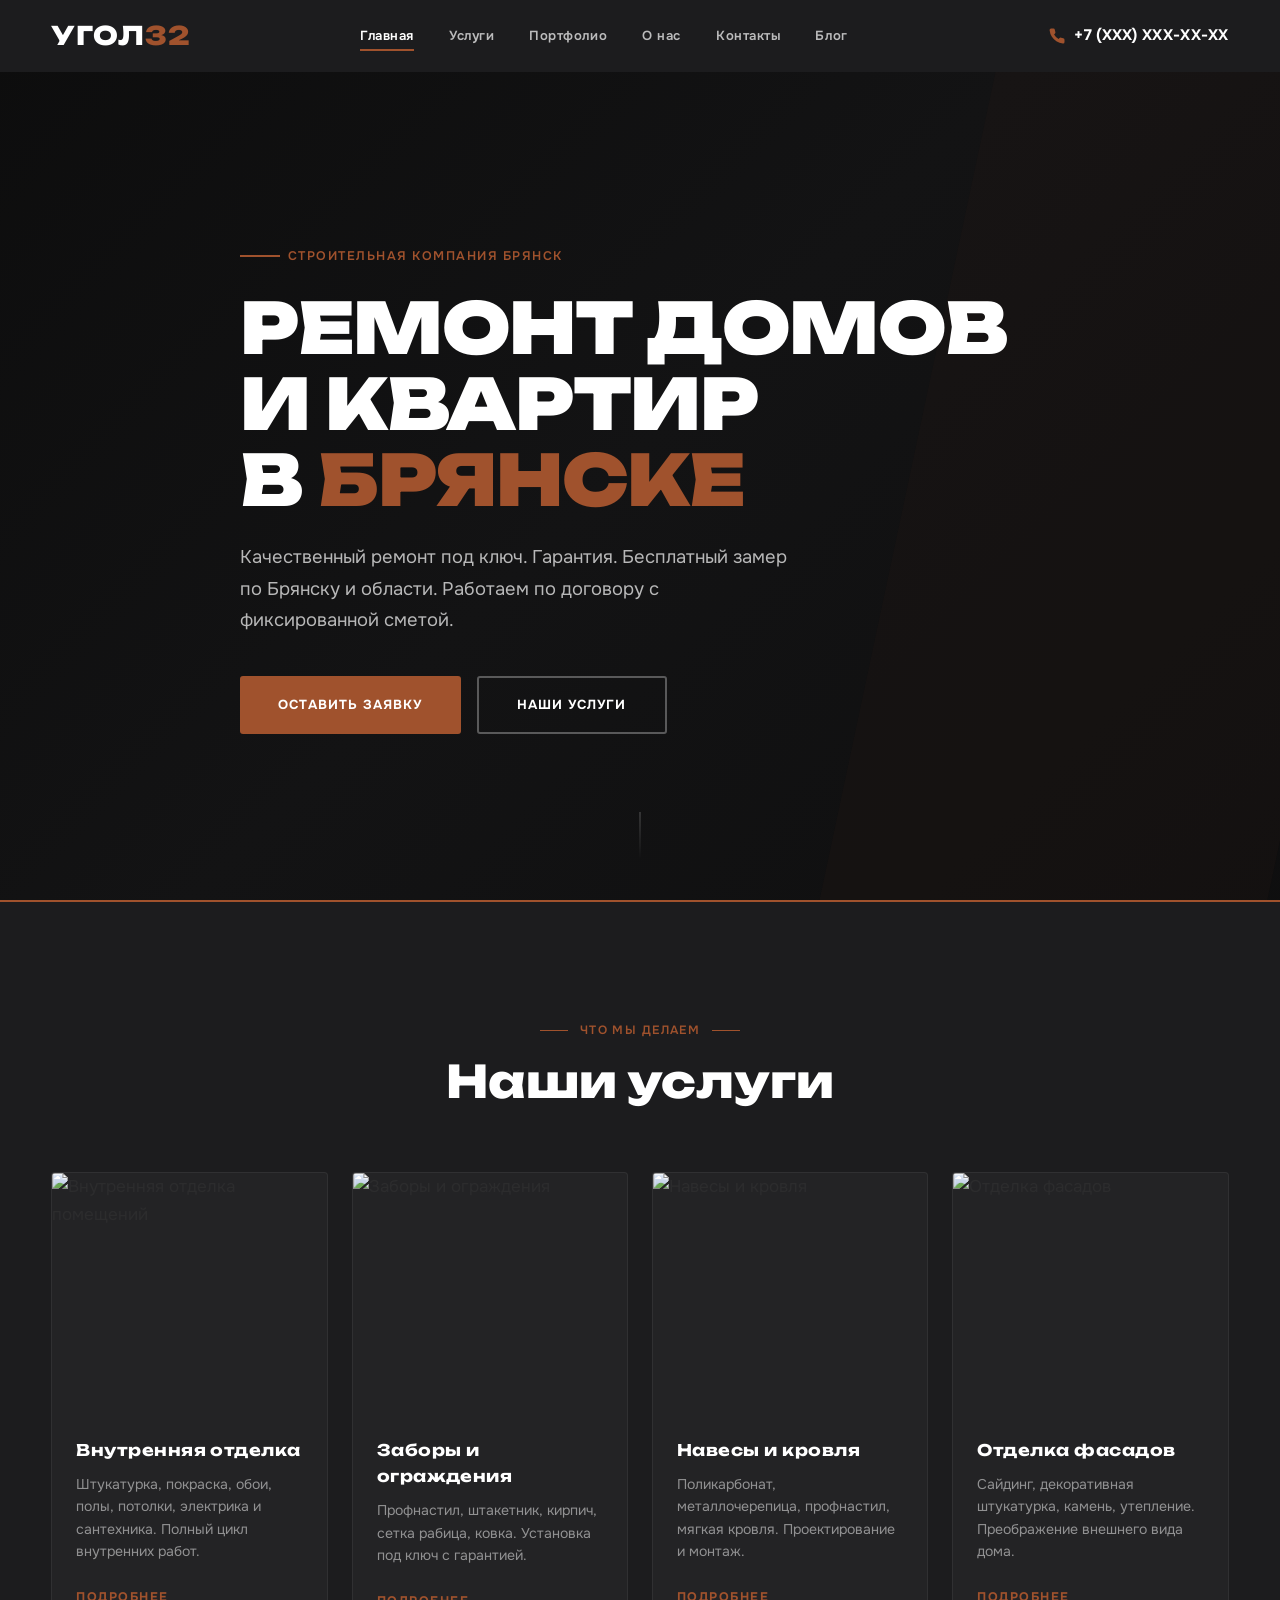
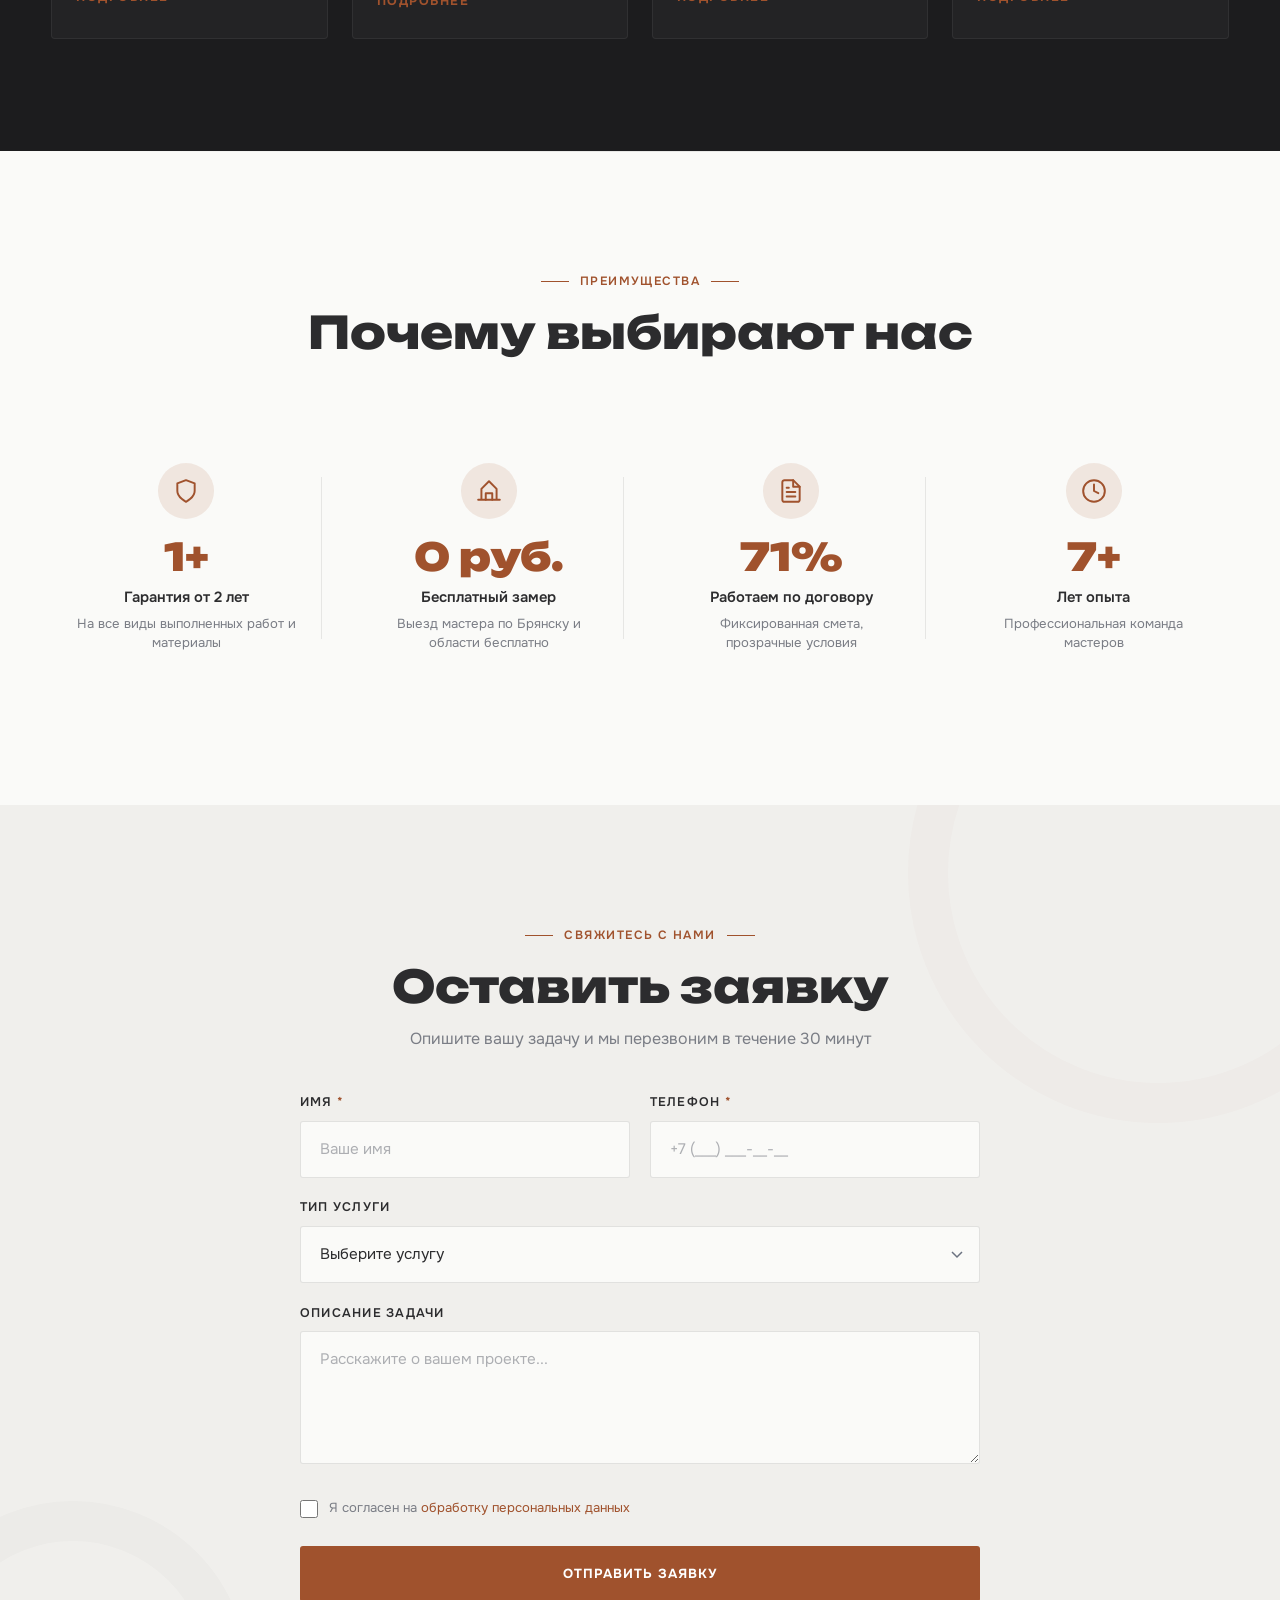
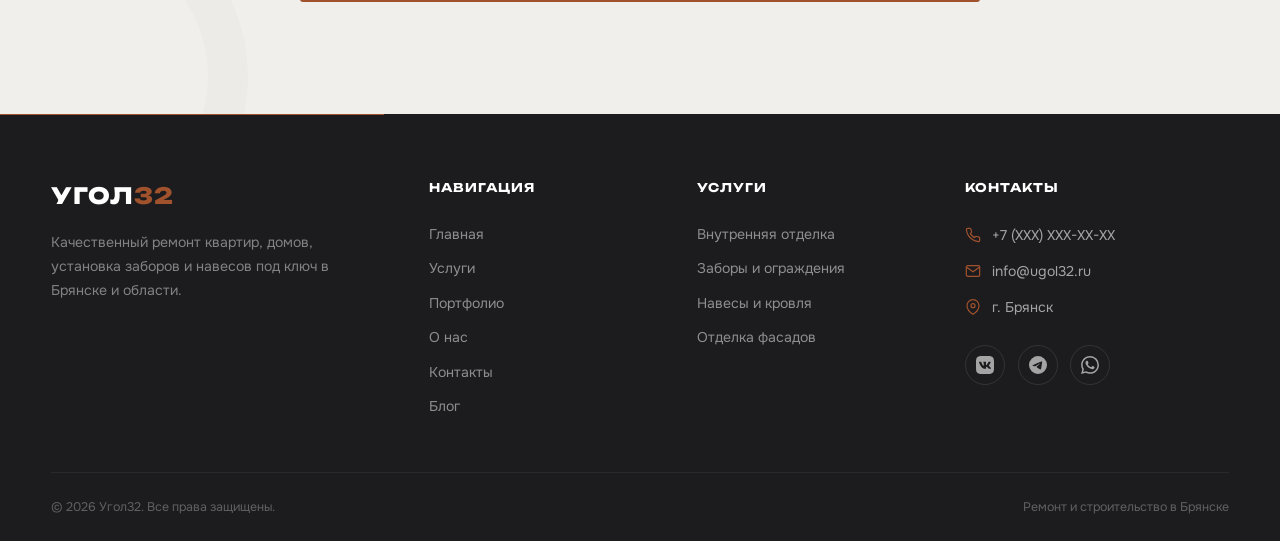
==== commit 4c6685f4: "Make service cards fully clickable with hover animation Wrap each card in <a> tag so entire card is " ====
--- a/index.html
+++ b/index.html
@@ -97,61 +97,49 @@
 
         <div class="services-grid">
 
-          <article class="service-card reveal reveal-delay-1">
+          <a href="uslugi.html" class="service-card reveal reveal-delay-1">
             <div class="service-card-img">
               <img src="https://images.unsplash.com/photo-1581858726788-75bc0f6a952d?w=600&h=400&fit=crop&q=80" alt="Внутренняя отделка помещений" loading="lazy">
             </div>
             <div class="service-card-body">
               <h3 class="service-card-title">Внутренняя отделка</h3>
               <p class="service-card-desc">Штукатурка, покраска, обои, полы, потолки, электрика и сантехника. Полный цикл внутренних работ.</p>
-              <a href="uslugi.html" class="service-card-link">
-                Подробнее
-                <svg viewBox="0 0 24 24"><path d="M5 12h14M12 5l7 7-7 7"/></svg>
-              </a>
-            </div>
-          </article>
-
-          <article class="service-card reveal reveal-delay-2">
+              <span class="service-card-link">Подробнее</span>
+            </div>
+          </a>
+
+          <a href="uslugi.html" class="service-card reveal reveal-delay-2">
             <div class="service-card-img">
               <img src="https://images.unsplash.com/photo-1619322704995-5215d5f47a75?w=600&h=400&fit=crop&q=80" alt="Заборы и ограждения" loading="lazy">
             </div>
             <div class="service-card-body">
               <h3 class="service-card-title">Заборы и ограждения</h3>
               <p class="service-card-desc">Профнастил, штакетник, кирпич, сетка рабица, ковка. Установка под ключ с гарантией.</p>
-              <a href="uslugi.html" class="service-card-link">
-                Подробнее
-                <svg viewBox="0 0 24 24"><path d="M5 12h14M12 5l7 7-7 7"/></svg>
-              </a>
-            </div>
-          </article>
-
-          <article class="service-card reveal reveal-delay-3">
+              <span class="service-card-link">Подробнее</span>
+            </div>
+          </a>
+
+          <a href="uslugi.html" class="service-card reveal reveal-delay-3">
             <div class="service-card-img">
               <img src="https://images.unsplash.com/photo-1632759145351-1d592919f522?w=600&h=400&fit=crop&q=80" alt="Навесы и кровля" loading="lazy">
             </div>
             <div class="service-card-body">
               <h3 class="service-card-title">Навесы и кровля</h3>
               <p class="service-card-desc">Поликарбонат, металлочерепица, профнастил, мягкая кровля. Проектирование и монтаж.</p>
-              <a href="uslugi.html" class="service-card-link">
-                Подробнее
-                <svg viewBox="0 0 24 24"><path d="M5 12h14M12 5l7 7-7 7"/></svg>
-              </a>
-            </div>
-          </article>
-
-          <article class="service-card reveal reveal-delay-4">
+              <span class="service-card-link">Подробнее</span>
+            </div>
+          </a>
+
+          <a href="uslugi.html" class="service-card reveal reveal-delay-4">
             <div class="service-card-img">
               <img src="https://images.unsplash.com/photo-1600047509807-ba8f99d2cdde?w=600&h=400&fit=crop&q=80" alt="Отделка фасадов" loading="lazy">
             </div>
             <div class="service-card-body">
               <h3 class="service-card-title">Отделка фасадов</h3>
               <p class="service-card-desc">Сайдинг, декоративная штукатурка, камень, утепление. Преображение внешнего вида дома.</p>
-              <a href="uslugi.html" class="service-card-link">
-                Подробнее
-                <svg viewBox="0 0 24 24"><path d="M5 12h14M12 5l7 7-7 7"/></svg>
-              </a>
-            </div>
-          </article>
+              <span class="service-card-link">Подробнее</span>
+            </div>
+          </a>
 
         </div>
       </div>
--- a/css/style.css
+++ b/css/style.css
@@ -15,15 +15,15 @@
 
 /* --- Custom Properties --- */
 :root {
-  --bg: #FFFFFF;
-  --bg-alt: #F2F2F0;
-  --surface: #0A0A0A;
-  --text: #1A1A1A;
-  --text-muted: #6B7280;
+  --bg: #FAFAF8;
+  --bg-alt: #F0EFEC;
+  --surface: #1C1C1E;
+  --text: #2C2C2E;
+  --text-muted: #7A7D85;
   --text-inv: #FFFFFF;
-  --accent: #DC2626;
-  --accent-hover: #B91C1C;
-  --accent-glow: rgba(220, 38, 38, 0.15);
+  --accent: #A0522D;
+  --accent-hover: #8B4226;
+  --accent-glow: rgba(160, 82, 45, 0.12);
   --font-display: 'Unbounded', sans-serif;
   --font-body: 'Onest', sans-serif;
   --ease: cubic-bezier(0.22, 1, 0.36, 1);
@@ -102,8 +102,7 @@
   font-size: 0.82rem;
   font-weight: 600;
   color: rgba(255,255,255,0.7);
-  text-transform: uppercase;
-  letter-spacing: 0.12em;
+  letter-spacing: 0.04em;
   position: relative;
   padding: 4px 0;
 }
@@ -244,7 +243,7 @@
   position: absolute;
   inset: 0;
   background: url('https://images.unsplash.com/photo-1504307651254-35680f356dfd?w=1920&q=80') center/cover no-repeat;
-  filter: grayscale(40%);
+  filter: grayscale(20%);
   transform: scale(1.05);
   transition: transform 8s linear;
 }
@@ -264,7 +263,7 @@
   width: 35%;
   height: 140%;
   background: var(--accent);
-  opacity: 0.07;
+  opacity: 0.03;
   transform: skewX(-12deg);
   pointer-events: none;
 }
@@ -284,7 +283,7 @@
   font-weight: 600;
   color: var(--accent);
   text-transform: uppercase;
-  letter-spacing: 0.2em;
+  letter-spacing: 0.12em;
   margin-bottom: 1.5rem;
   opacity: 0;
   animation: fadeSlideUp 0.8s 0.3s var(--ease) forwards;
@@ -337,7 +336,7 @@
   font-size: 0.82rem;
   font-weight: 700;
   text-transform: uppercase;
-  letter-spacing: 0.14em;
+  letter-spacing: 0.08em;
   padding: 1rem 2.4rem;
   border-radius: 3px;
   transition: all 0.3s var(--ease);
@@ -350,8 +349,8 @@
 }
 .btn-primary:hover {
   background: var(--accent-hover);
-  transform: translateY(-2px);
-  box-shadow: 0 8px 32px rgba(220,38,38,0.35);
+  transform: translateY(-1px);
+  box-shadow: 0 6px 20px rgba(160,82,45,0.18);
 }
 .btn-outline {
   border: 2px solid rgba(255,255,255,0.3);
@@ -380,7 +379,7 @@
 }
 .hero-scroll-line {
   width: 1px; height: 48px;
-  background: linear-gradient(to bottom, var(--accent), transparent);
+  background: linear-gradient(to bottom, rgba(255,255,255,0.3), transparent);
   animation: scrollPulse 2s infinite;
 }
 
@@ -406,7 +405,7 @@
   content: '';
   position: absolute;
   top: 0; left: 0;
-  width: 100%; height: 6px;
+  width: 100%; height: 2px;
   background: var(--accent);
 }
 
@@ -422,7 +421,7 @@
   font-weight: 600;
   color: var(--accent);
   text-transform: uppercase;
-  letter-spacing: 0.2em;
+  letter-spacing: 0.12em;
   margin-bottom: 1rem;
 }
 .section-tag::before,
@@ -435,8 +434,7 @@
   font-family: var(--font-display);
   font-size: clamp(1.8rem, 3.5vw, 2.8rem);
   font-weight: 800;
-  text-transform: uppercase;
-  letter-spacing: -0.01em;
+  letter-spacing: 0;
   line-height: 1.15;
 }
 .section-title--light {
@@ -453,16 +451,19 @@
 }
 
 .service-card {
+  display: block;
+  color: inherit;
   position: relative;
   border-radius: 4px;
   overflow: hidden;
   background: rgba(255,255,255,0.03);
   border: 1px solid rgba(255,255,255,0.06);
   transition: transform 0.5s var(--ease), box-shadow 0.5s var(--ease);
+  cursor: pointer;
 }
 .service-card:hover {
-  transform: translateY(-8px);
-  box-shadow: 0 20px 60px rgba(0,0,0,0.4);
+  transform: translateY(-4px);
+  box-shadow: 0 12px 36px rgba(0,0,0,0.15);
 }
 .service-card-img {
   position: relative;
@@ -472,12 +473,12 @@
 .service-card-img img {
   width: 100%; height: 100%;
   object-fit: cover;
-  filter: grayscale(100%);
+  filter: grayscale(30%);
   transition: filter 0.6s var(--ease), transform 0.6s var(--ease);
 }
 .service-card:hover .service-card-img img {
   filter: grayscale(0%);
-  transform: scale(1.08);
+  transform: scale(1.03);
 }
 /* Red line accent on card */
 .service-card-img::after {
@@ -499,7 +500,6 @@
   font-size: 1rem;
   font-weight: 700;
   color: var(--text-inv);
-  text-transform: uppercase;
   letter-spacing: 0.03em;
   margin-bottom: 0.6rem;
 }
@@ -561,7 +561,7 @@
   transition: transform 0.4s var(--ease);
 }
 .advantage-item:hover {
-  transform: translateY(-4px);
+  transform: translateY(-2px);
 }
 /* Vertical separator between items */
 .advantage-item:not(:last-child)::after {
@@ -600,8 +600,7 @@
   font-size: 0.92rem;
   font-weight: 600;
   color: var(--text);
-  text-transform: uppercase;
-  letter-spacing: 0.05em;
+  letter-spacing: 0;
   margin-bottom: 0.3rem;
 }
 .advantage-desc {
@@ -625,7 +624,7 @@
   position: absolute;
   top: -20%; right: -10%;
   width: 500px; height: 500px;
-  border: 60px solid rgba(220,38,38,0.04);
+  border: 40px solid rgba(160,82,45,0.02);
   border-radius: 50%;
   pointer-events: none;
 }
@@ -634,7 +633,7 @@
   position: absolute;
   bottom: -15%; left: -8%;
   width: 350px; height: 350px;
-  border: 40px solid rgba(10,10,10,0.03);
+  border: 40px solid rgba(44,44,46,0.02);
   border-radius: 50%;
   pointer-events: none;
 }
@@ -761,9 +760,9 @@
 }
 .form-message.error {
   display: block;
-  background: rgba(220, 38, 38, 0.1);
-  color: var(--accent);
-  border: 1px solid rgba(220, 38, 38, 0.2);
+  background: rgba(160, 82, 45, 0.08);
+  color: var(--accent);
+  border: 1px solid rgba(160, 82, 45, 0.15);
 }
 
 /* ============================================
@@ -779,7 +778,7 @@
   content: '';
   position: absolute;
   top: 0; left: 0;
-  width: 100%; height: 3px;
+  width: 100%; height: 1px;
   background: linear-gradient(90deg, var(--accent) 0%, var(--accent) 30%, transparent 30%);
 }
 
@@ -809,7 +808,7 @@
   font-weight: 700;
   color: var(--text-inv);
   text-transform: uppercase;
-  letter-spacing: 0.15em;
+  letter-spacing: 0.08em;
   margin-bottom: 1.2rem;
 }
 .footer-links a {
@@ -859,7 +858,7 @@
 }
 .footer-socials a:hover {
   border-color: var(--accent);
-  background: rgba(220,38,38,0.1);
+  background: rgba(160,82,45,0.08);
 }
 .footer-socials svg {
   width: 18px; height: 18px;
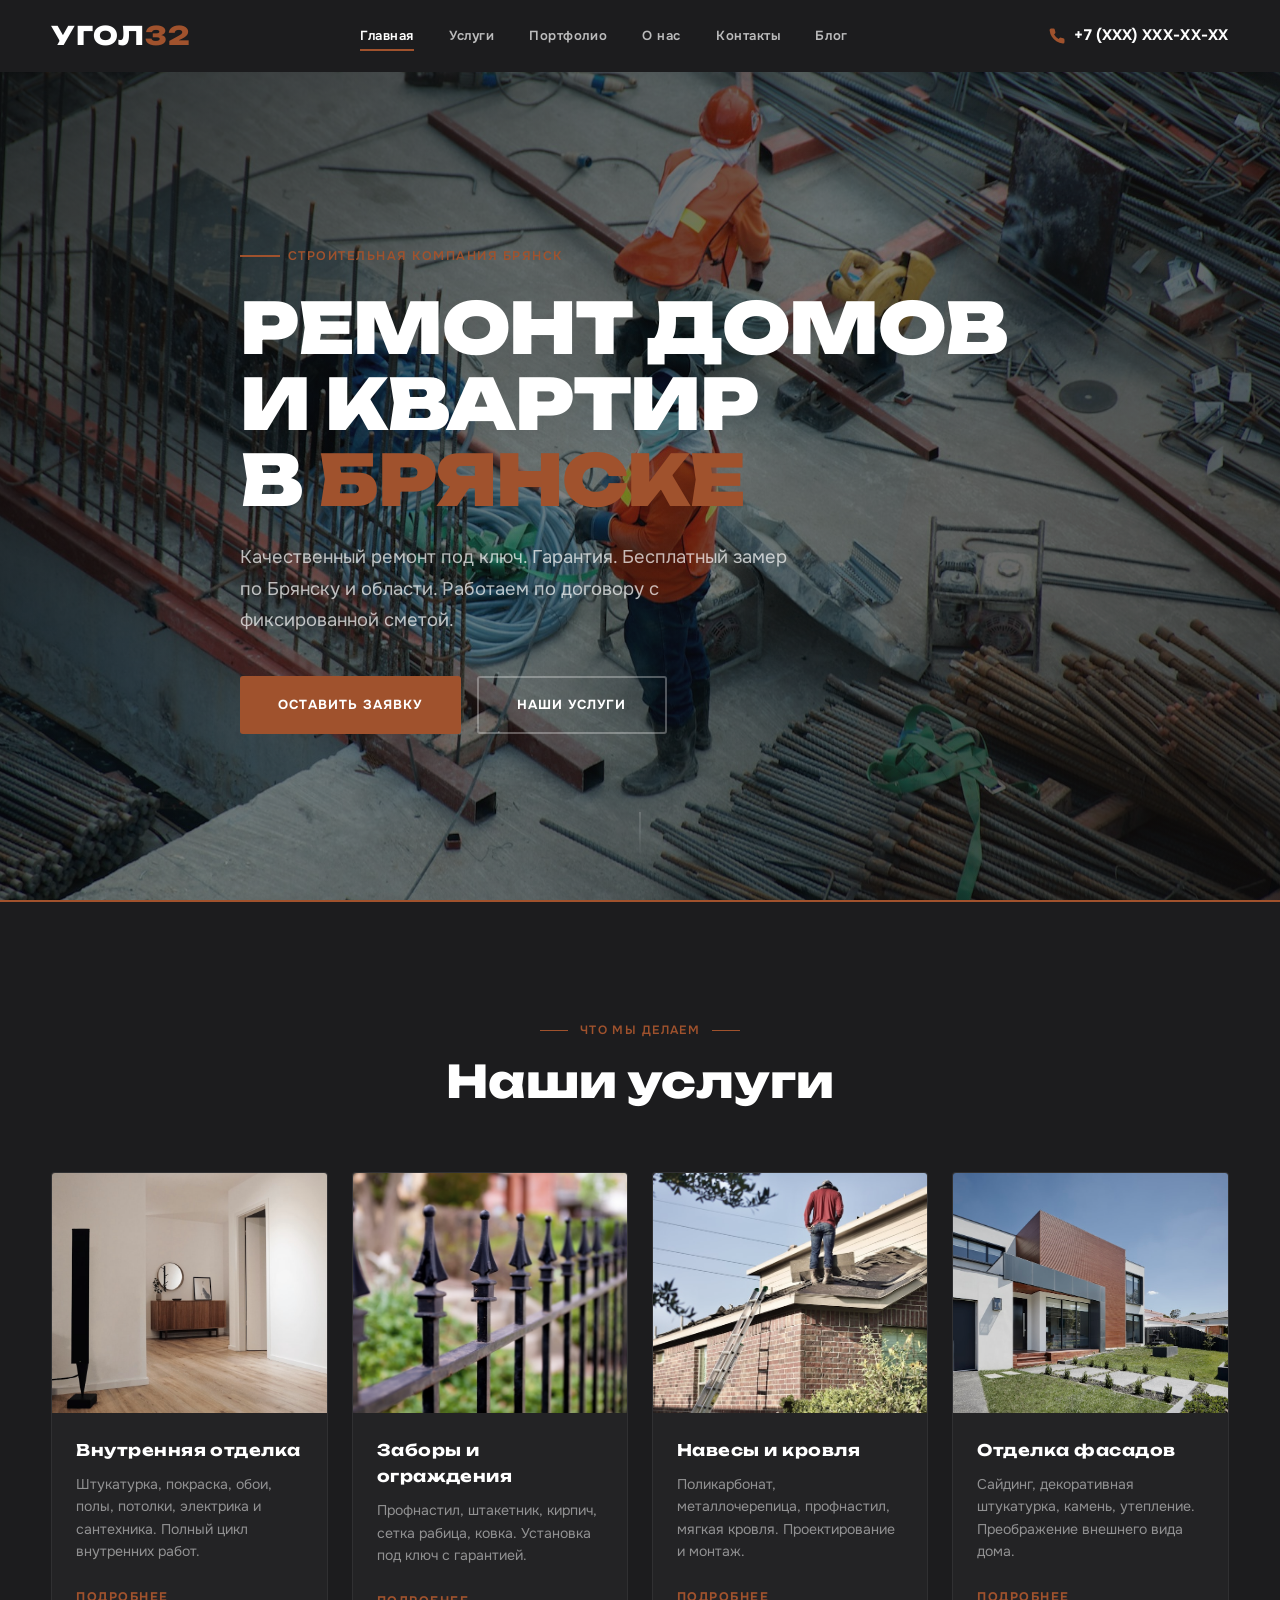
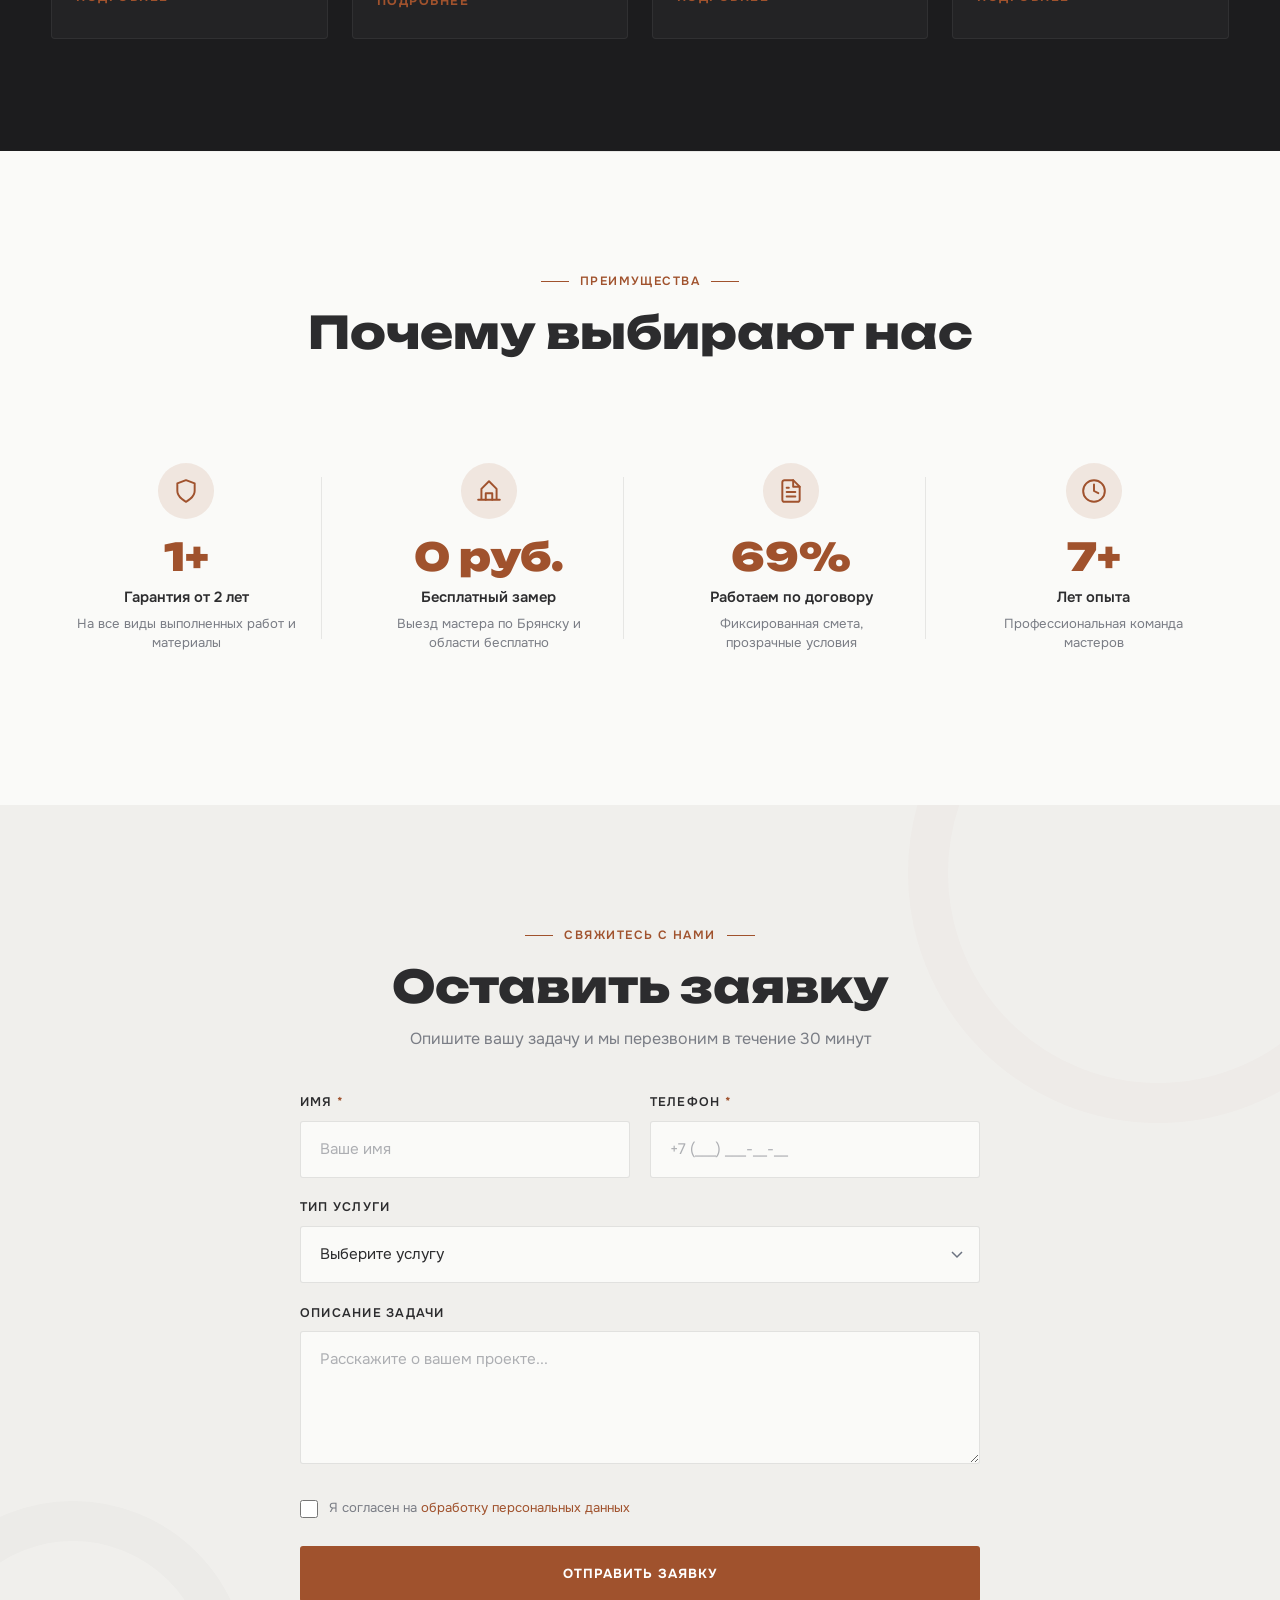
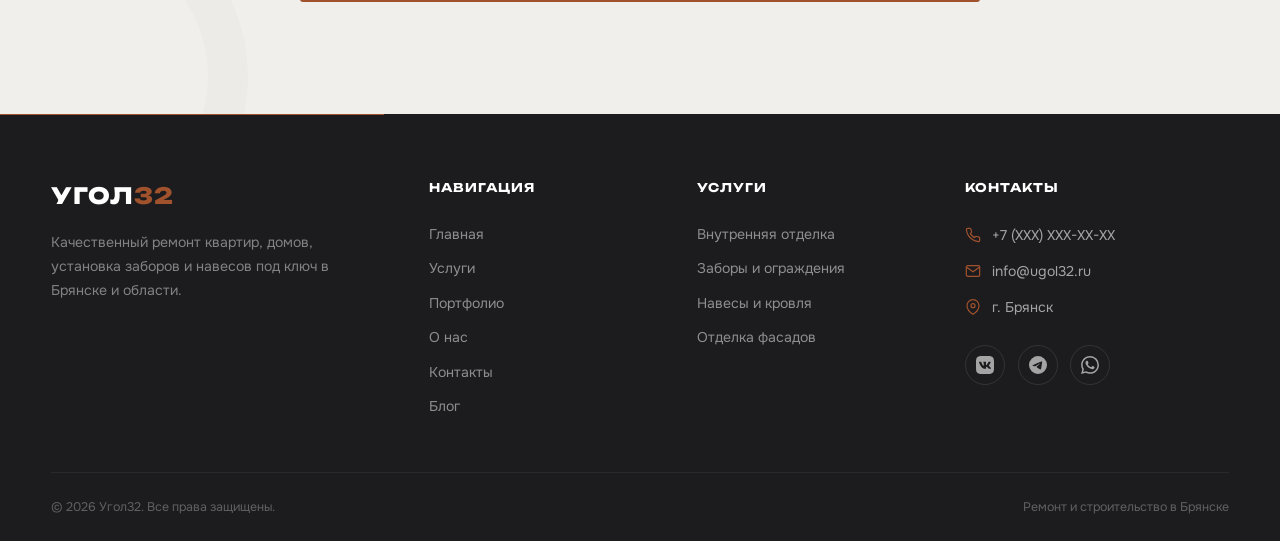
==== commit bbe6dbbd: "Download Unsplash images locally for users without VPN Unsplash is blocked in Russia without VPN, ca" ====
--- a/index.html
+++ b/index.html
@@ -99,7 +99,7 @@
 
           <a href="uslugi.html" class="service-card reveal reveal-delay-1">
             <div class="service-card-img">
-              <img src="https://images.unsplash.com/photo-1581858726788-75bc0f6a952d?w=600&h=400&fit=crop&q=80" alt="Внутренняя отделка помещений" loading="lazy">
+              <img src="images/service-otdelka.jpg" alt="Внутренняя отделка помещений" loading="lazy">
             </div>
             <div class="service-card-body">
               <h3 class="service-card-title">Внутренняя отделка</h3>
@@ -110,7 +110,7 @@
 
           <a href="uslugi.html" class="service-card reveal reveal-delay-2">
             <div class="service-card-img">
-              <img src="https://images.unsplash.com/photo-1619322704995-5215d5f47a75?w=600&h=400&fit=crop&q=80" alt="Заборы и ограждения" loading="lazy">
+              <img src="images/service-zabory.jpg" alt="Заборы и ограждения" loading="lazy">
             </div>
             <div class="service-card-body">
               <h3 class="service-card-title">Заборы и ограждения</h3>
@@ -121,7 +121,7 @@
 
           <a href="uslugi.html" class="service-card reveal reveal-delay-3">
             <div class="service-card-img">
-              <img src="https://images.unsplash.com/photo-1632759145351-1d592919f522?w=600&h=400&fit=crop&q=80" alt="Навесы и кровля" loading="lazy">
+              <img src="images/service-navesy.jpg" alt="Навесы и кровля" loading="lazy">
             </div>
             <div class="service-card-body">
               <h3 class="service-card-title">Навесы и кровля</h3>
@@ -132,7 +132,7 @@
 
           <a href="uslugi.html" class="service-card reveal reveal-delay-4">
             <div class="service-card-img">
-              <img src="https://images.unsplash.com/photo-1600047509807-ba8f99d2cdde?w=600&h=400&fit=crop&q=80" alt="Отделка фасадов" loading="lazy">
+              <img src="images/service-fasady.jpg" alt="Отделка фасадов" loading="lazy">
             </div>
             <div class="service-card-body">
               <h3 class="service-card-title">Отделка фасадов</h3>
--- a/css/style.css
+++ b/css/style.css
@@ -242,7 +242,7 @@
 .hero-bg {
   position: absolute;
   inset: 0;
-  background: url('https://images.unsplash.com/photo-1504307651254-35680f356dfd?w=1920&q=80') center/cover no-repeat;
+  background: url('../images/hero-main.jpg') center/cover no-repeat;
   filter: grayscale(20%);
   transform: scale(1.05);
   transition: transform 8s linear;
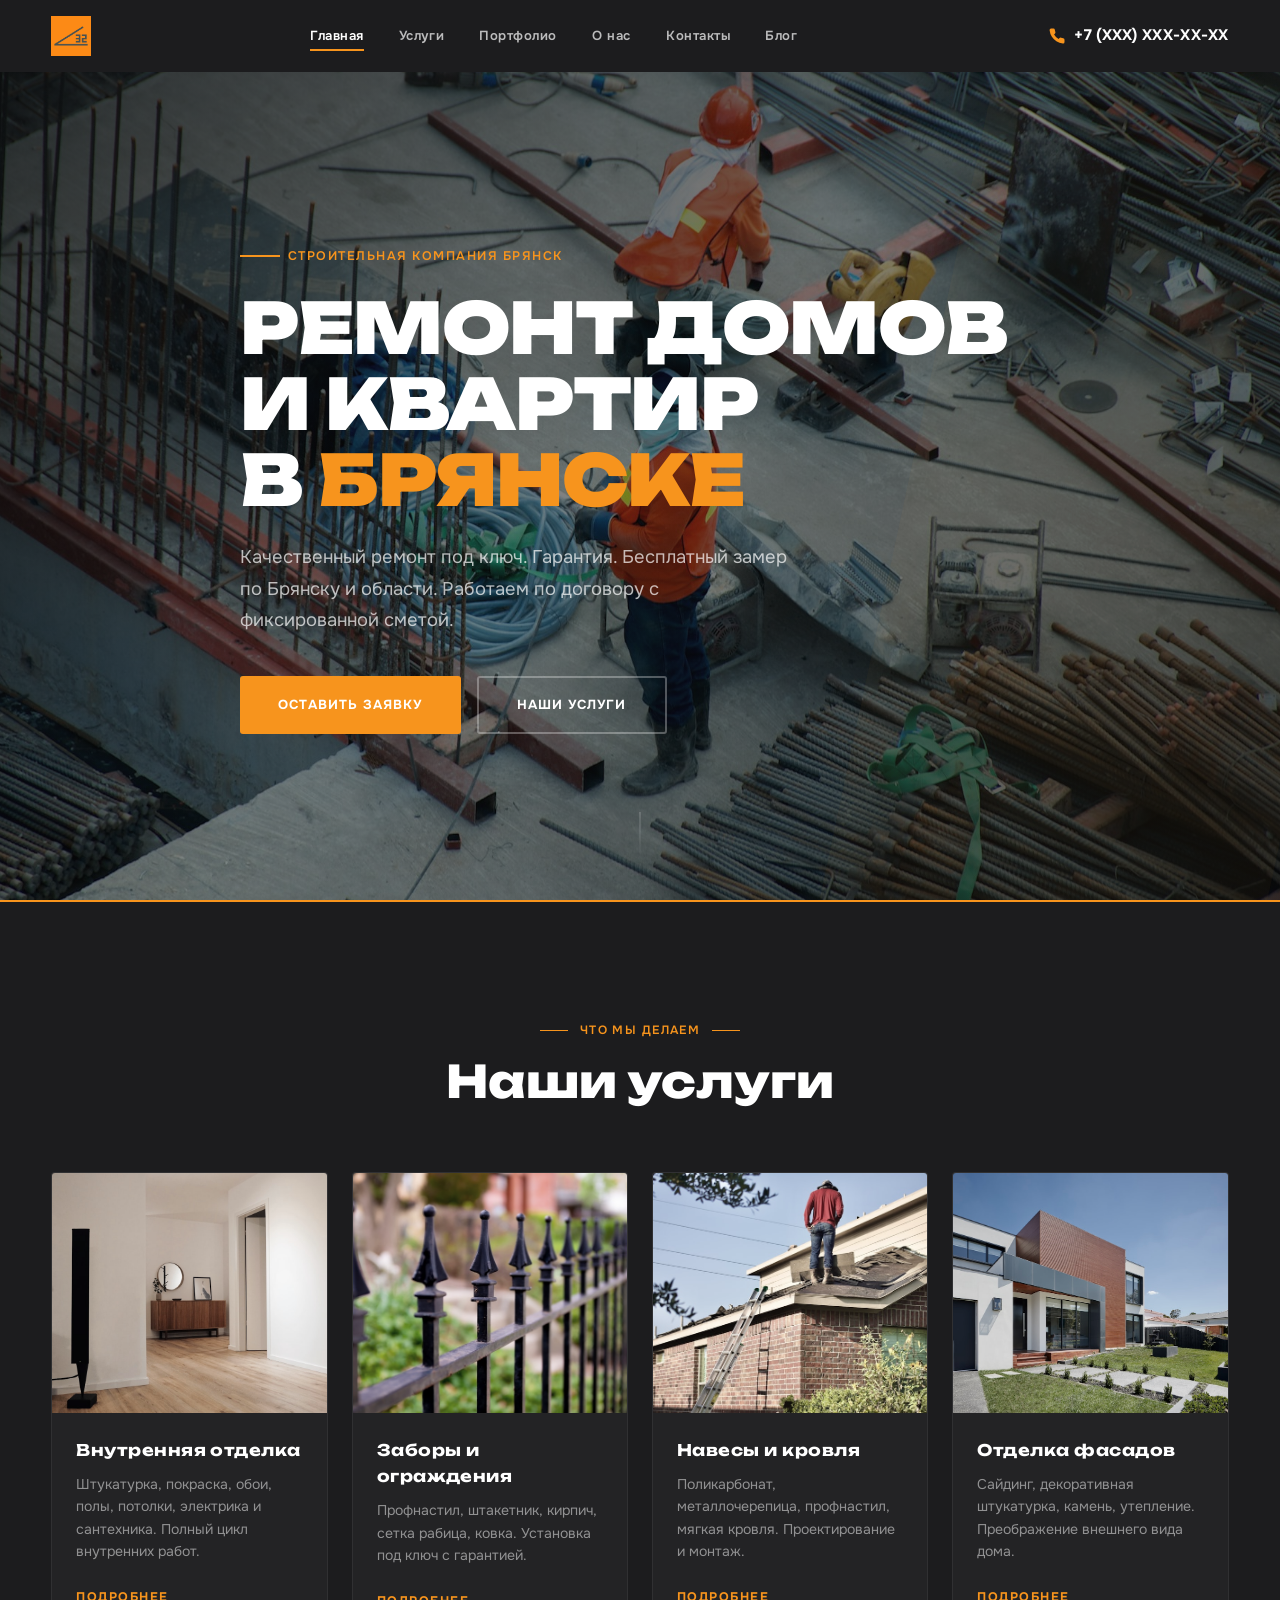
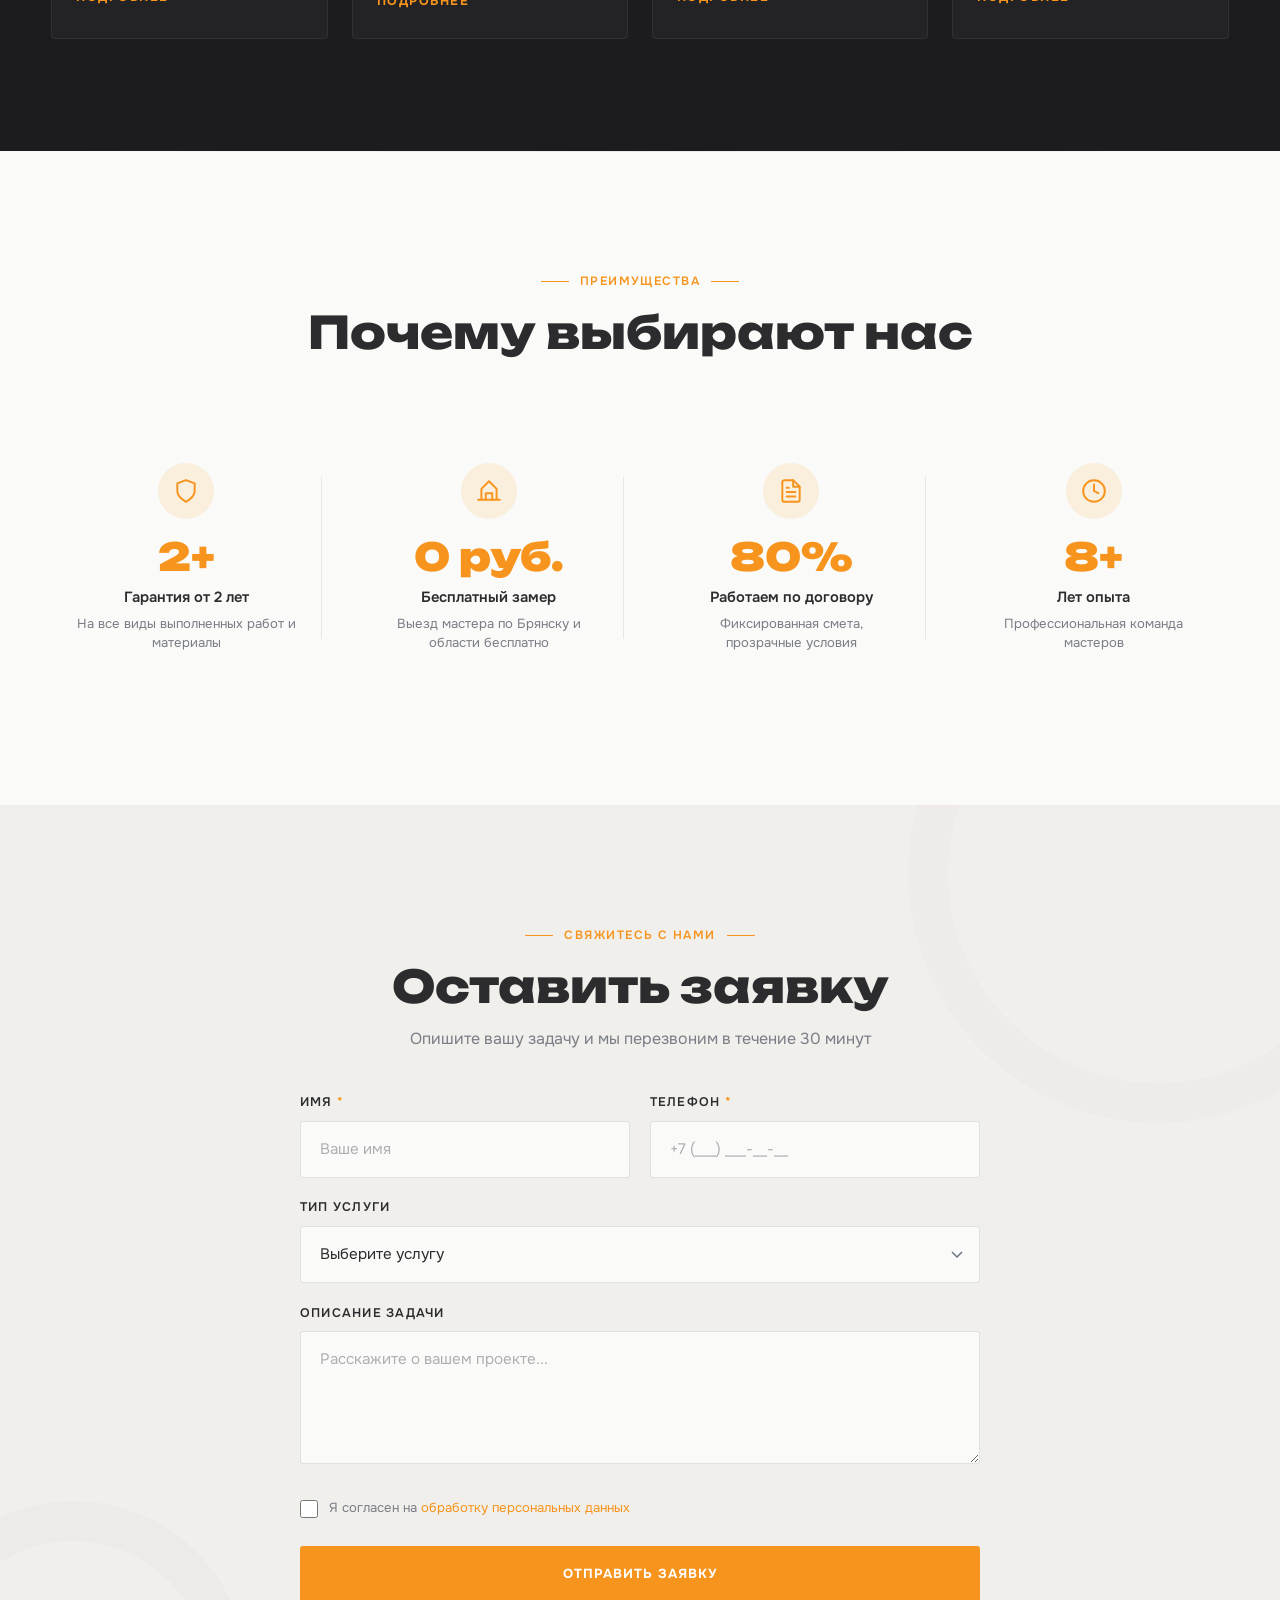
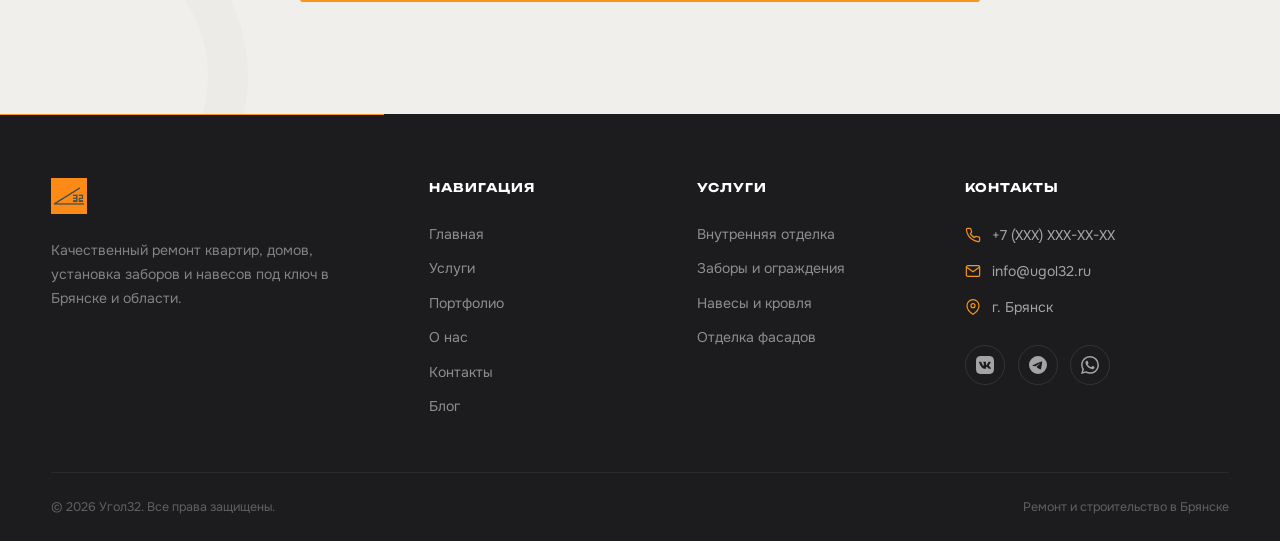
==== commit b172a0df: "Add company logo image and switch accent color to orange Replace text-based logo with logo.png acros" ====
--- a/index.html
+++ b/index.html
@@ -27,7 +27,7 @@
   <!-- ========== HEADER ========== -->
   <header class="site-header">
     <div class="container header-inner">
-      <a href="index.html" class="logo">УГОЛ<span>32</span></a>
+      <a href="index.html" class="logo"><img src="images/logo.png" alt="УГОЛ32" class="logo-img"></a>
 
       <nav class="nav-links" aria-label="Основная навигация">
         <a href="index.html" class="active">Главная</a>
@@ -263,7 +263,7 @@
       <div class="footer-grid">
 
         <div class="footer-brand">
-          <a href="index.html" class="logo">УГОЛ<span>32</span></a>
+          <a href="index.html" class="logo"><img src="images/logo.png" alt="УГОЛ32" class="logo-img"></a>
           <p>Качественный ремонт квартир, домов, установка заборов и навесов под ключ в Брянске и области.</p>
         </div>
 
--- a/css/style.css
+++ b/css/style.css
@@ -1,6 +1,6 @@
 /* ============================================
-   УГОЛ32 — Constructivist Brutalism
-   Black / White / Red — Raw precision
+   УГОЛ32 — Construction & Renovation
+   Orange / Dark Gray / White
    ============================================ */
 
 /* --- Reset & Base --- */
@@ -21,9 +21,9 @@
   --text: #2C2C2E;
   --text-muted: #7A7D85;
   --text-inv: #FFFFFF;
-  --accent: #A0522D;
-  --accent-hover: #8B4226;
-  --accent-glow: rgba(160, 82, 45, 0.12);
+  --accent: #F7941D;
+  --accent-hover: #E07A0C;
+  --accent-glow: rgba(247, 148, 29, 0.12);
   --font-display: 'Unbounded', sans-serif;
   --font-body: 'Onest', sans-serif;
   --ease: cubic-bezier(0.22, 1, 0.36, 1);
@@ -80,15 +80,14 @@
 
 /* Logo */
 .logo {
-  font-family: var(--font-display);
-  font-size: 1.6rem;
-  font-weight: 800;
-  color: var(--text-inv);
-  letter-spacing: 0.04em;
-  position: relative;
-}
-.logo span {
-  color: var(--accent);
+  display: flex;
+  align-items: center;
+  position: relative;
+}
+.logo-img {
+  height: 40px;
+  width: auto;
+  display: block;
 }
 
 /* Navigation */
@@ -791,9 +790,11 @@
 }
 
 .footer-brand .logo {
-  font-size: 1.4rem;
   margin-bottom: 1rem;
   display: inline-block;
+}
+.footer-brand .logo-img {
+  height: 36px;
 }
 .footer-brand p {
   font-size: 0.88rem;
